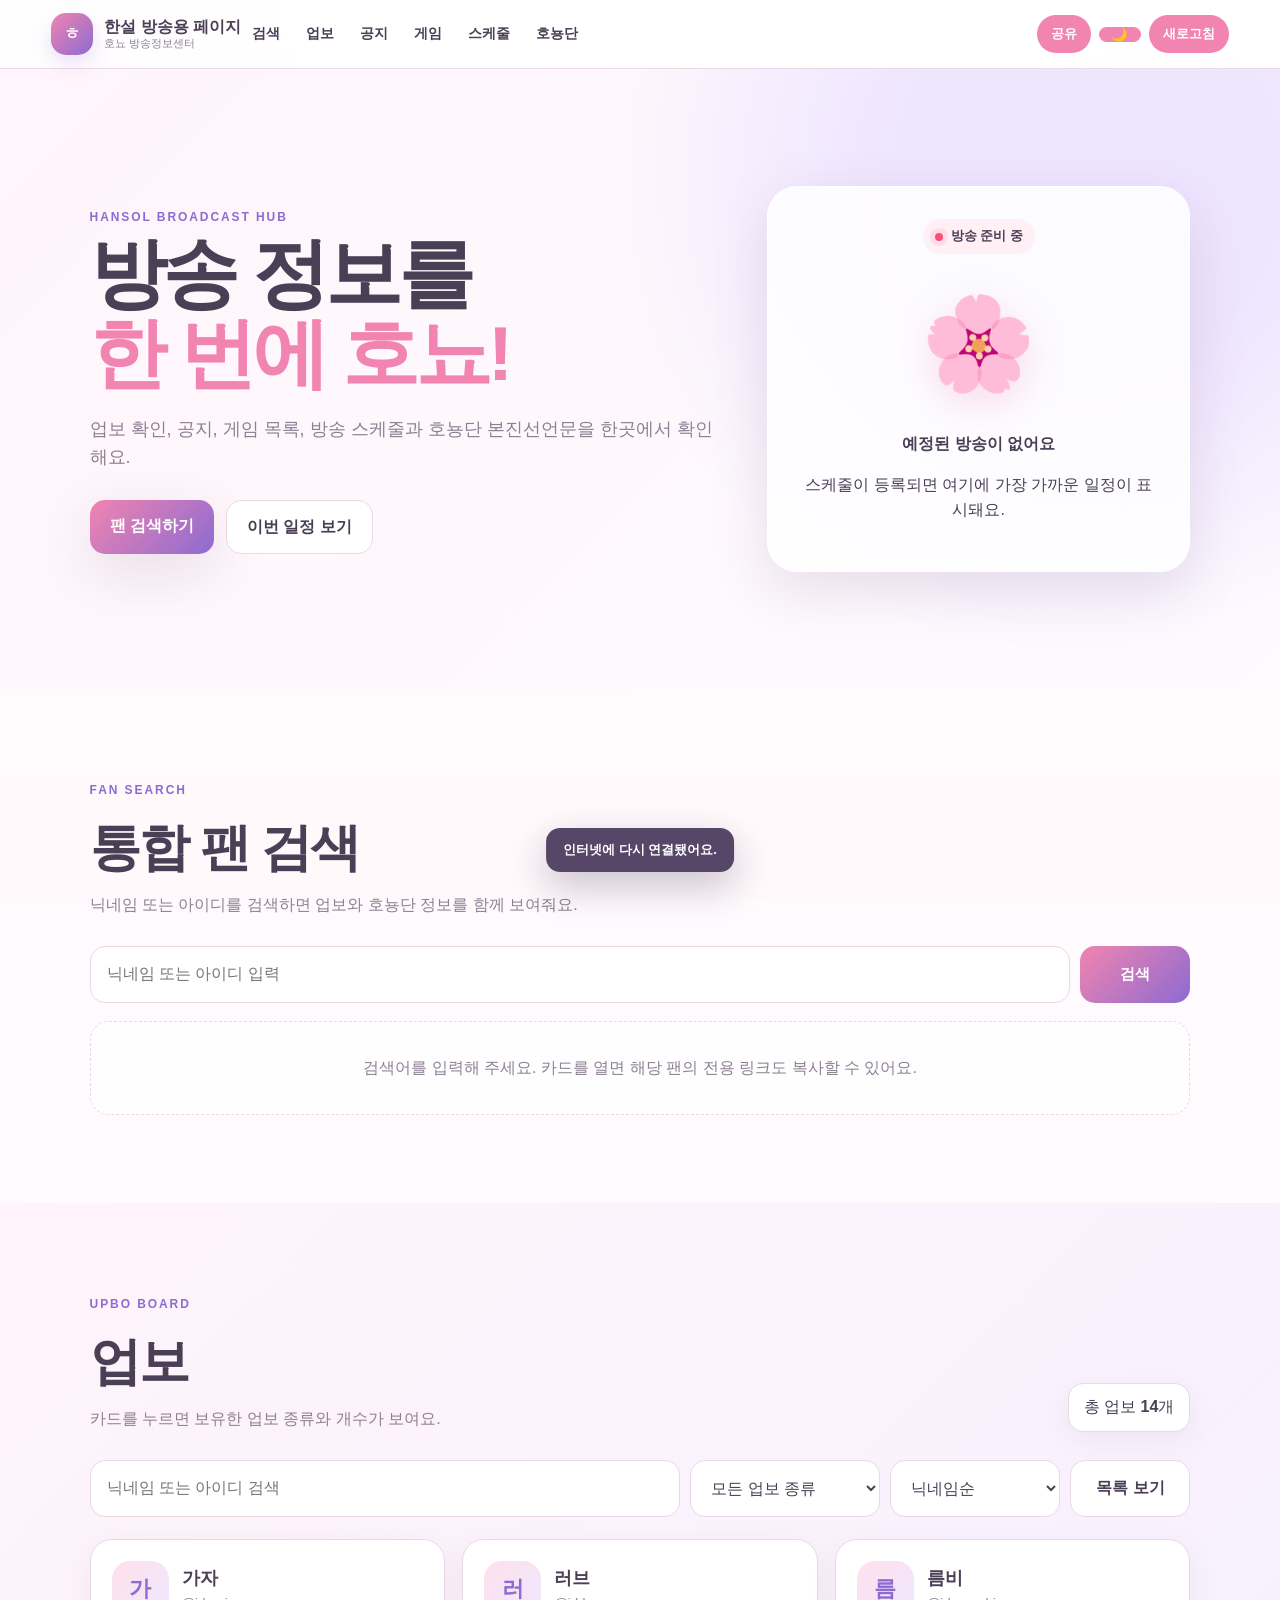
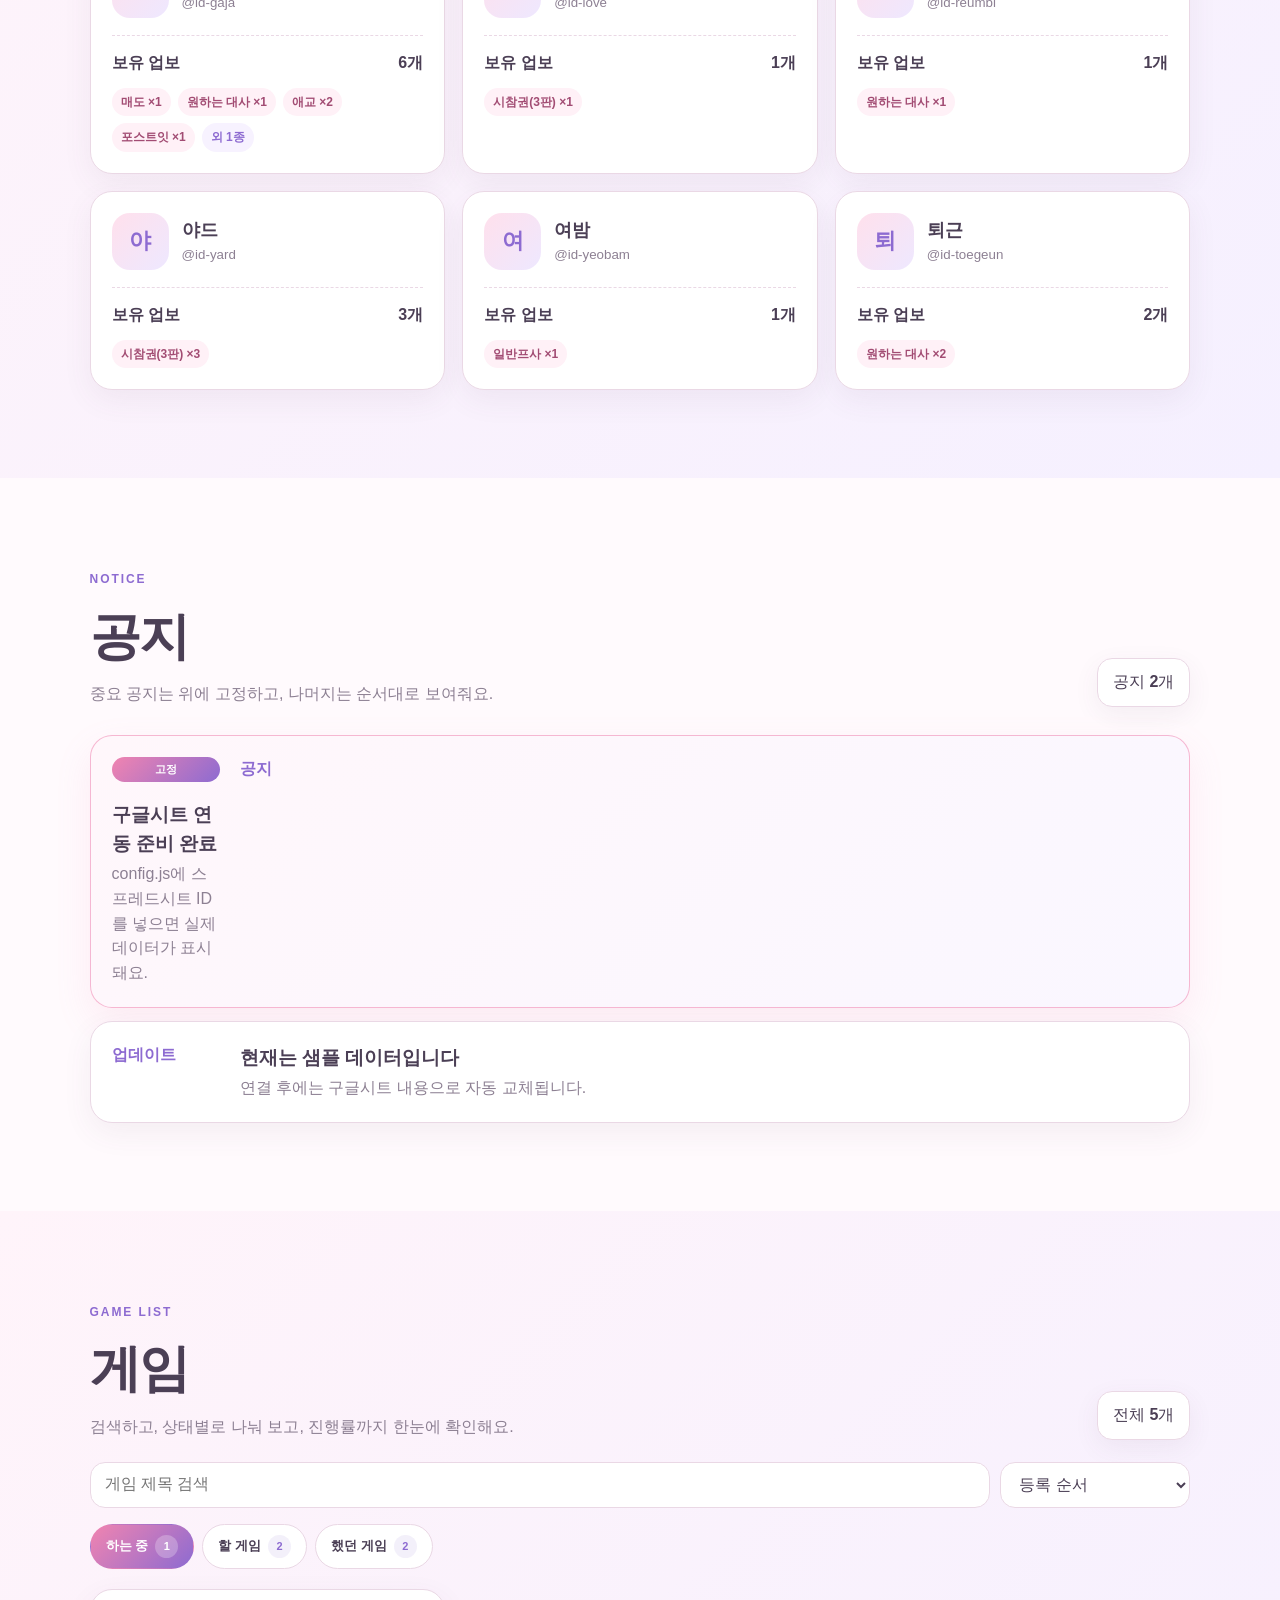
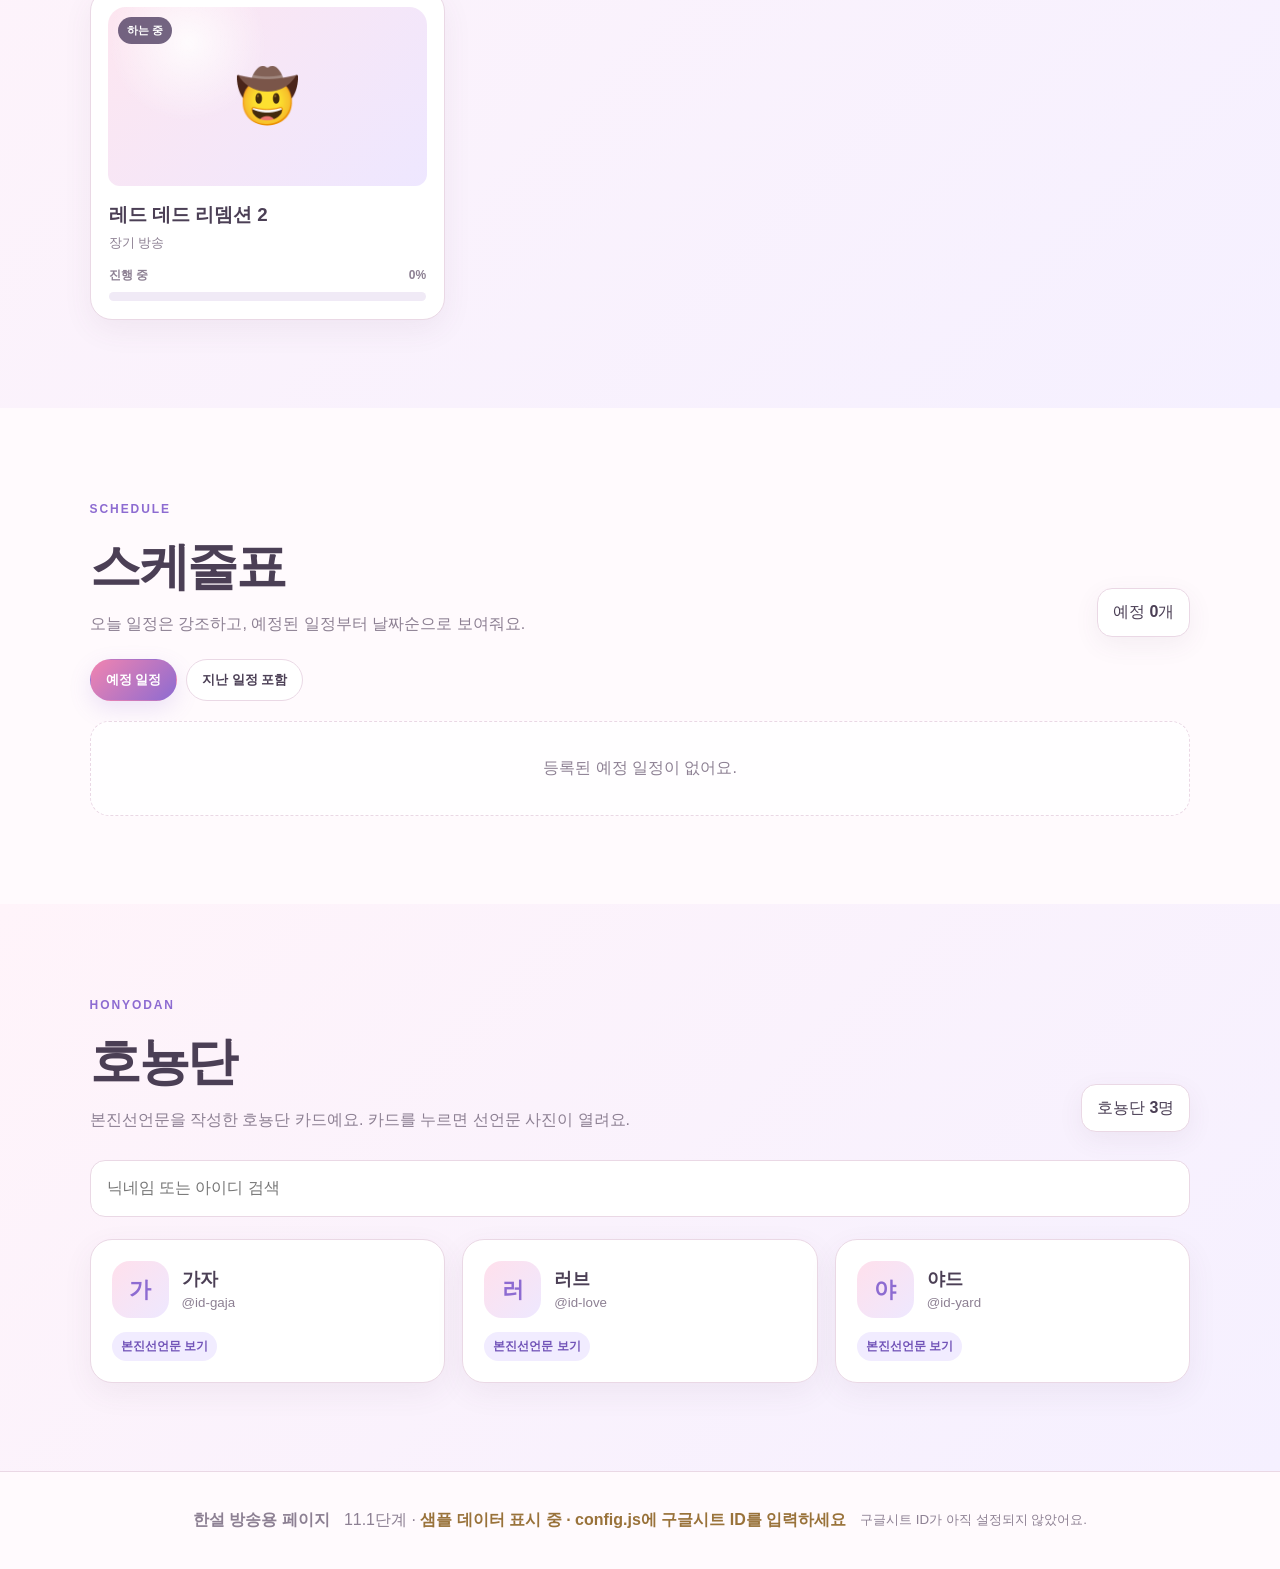
==== index.html @ b63c2015 "Add files via upload" ====
<!doctype html>
<html lang="ko">
<head>
  <meta charset="utf-8" />
  <meta name="viewport" content="width=device-width,initial-scale=1" />
  <meta name="theme-color" content="#f58ab4" />
  <meta name="description" content="한설 방송용 페이지 - 업보, 공지, 게임, 스케줄, 호뇽단" />
  <title>한설 방송용 페이지</title>
  <link rel="manifest" href="site.webmanifest" />
  <link rel="icon" href="assets/favicon.svg" type="image/svg+xml" />
  <link rel="stylesheet" href="style.css" />
</head>
<body>
  <div id="networkBanner" class="network-banner" role="status" aria-live="polite" hidden>인터넷 연결이 끊겼어요. 저장된 화면을 보여드리고 있어요.</div>
  <div id="toast" class="toast" role="status" aria-live="polite" hidden></div>
  <div class="bg-deco" aria-hidden="true"></div>
  <header class="topbar">
    <a class="brand" href="#home">
      <span class="brand-logo">ㅎ</span>
      <span><b>한설 방송용 페이지</b><small>호뇨 방송정보센터</small></span>
    </a>
    <button id="menuButton" class="menu-button" aria-label="메뉴 열기">☰</button>
    <nav id="mainNav">
      <a href="#search">검색</a><a href="#debts">업보</a><a href="#notices">공지</a>
      <a href="#games">게임</a><a href="#schedule">스케줄</a><a href="#honyo">호뇽단</a>
    </nav>
    <div class="top-actions">
      <button id="shareSite" class="mini-button" type="button" aria-label="사이트 공유">공유</button>
      <button id="themeToggle" class="mini-button icon-button" type="button" aria-label="다크모드 전환" title="다크모드 전환">🌙</button>
      <button id="refreshData" class="mini-button" type="button">새로고침</button>
    </div>
  </header>

  <main>
    <section class="hero" id="home">
      <div class="hero-copy">
        <span class="eyebrow">HANSOL BROADCAST HUB</span>
        <h1>방송 정보를<br><em>한 번에 호뇨!</em></h1>
        <p>업보 확인, 공지, 게임 목록, 방송 스케줄과 호뇽단 본진선언문을 한곳에서 확인해요.</p>
        <div class="hero-actions"><a class="primary" href="#search">팬 검색하기</a><a class="secondary" href="#schedule">이번 일정 보기</a></div>
      </div>
      <aside class="hero-panel">
        <span class="live-badge"><i></i> 방송 준비 중</span>
        <div class="mascot">🌸</div>
        <b id="heroScheduleTitle">다음 방송 확인 중…</b>
        <p id="heroScheduleText">스케줄표를 불러오고 있어요.</p>
      </aside>
    </section>

    <section class="section search-section" id="search">
      <div class="section-head"><div><span class="eyebrow">FAN SEARCH</span><h2>통합 팬 검색</h2><p>닉네임 또는 아이디를 검색하면 업보와 호뇽단 정보를 함께 보여줘요.</p></div></div>
      <div class="global-search"><input id="globalSearch" type="search" placeholder="닉네임 또는 아이디 입력" autocomplete="off" /><button id="globalSearchButton" type="button">검색</button></div>
      <div id="searchResults" class="search-results"><div class="empty">검색어를 입력해 주세요. 카드를 열면 해당 팬의 전용 링크도 복사할 수 있어요.</div></div>
    </section>

    <section class="section tint" id="debts">
      <div class="section-head"><div><span class="eyebrow">UPBO BOARD</span><h2>업보</h2><p>카드를 누르면 보유한 업보 종류와 개수가 보여요.</p></div><div class="stat">총 업보 <strong id="totalDebt">0</strong>개</div></div>
      <div class="toolbar debt-toolbar">
        <input id="debtSearch" type="search" placeholder="닉네임 또는 아이디 검색" />
        <select id="debtTypeFilter"><option value="">모든 업보 종류</option></select>
        <select id="debtSort">
          <option value="name" selected>닉네임순</option>
          <option value="count">업보 많은 순</option>
          <option value="recent">최근 수정순</option>
        </select>
        <button id="debtViewToggle" class="view-toggle" type="button">목록 보기</button>
      </div>
      <div id="debtGrid" class="card-grid"></div>
    </section>

    <section class="section" id="notices">
      <div class="section-head"><div><span class="eyebrow">NOTICE</span><h2>공지</h2><p>중요 공지는 위에 고정하고, 나머지는 순서대로 보여줘요.</p></div><div class="stat">공지 <strong id="noticeCount">0</strong>개</div></div>
      <div id="noticeList" class="notice-list"></div>
    </section>

    <section class="section tint" id="games">
      <div class="section-head">
        <div><span class="eyebrow">GAME LIST</span><h2>게임</h2><p>검색하고, 상태별로 나눠 보고, 진행률까지 한눈에 확인해요.</p></div>
        <div class="stat">전체 <strong id="gameTotalCount">0</strong>개</div>
      </div>
      <div class="game-toolbar">
        <input id="gameSearch" type="search" placeholder="게임 제목 검색" autocomplete="off" />
        <select id="gameSort">
          <option value="order">등록 순서</option>
          <option value="name">이름순</option>
          <option value="progress">진행률 높은 순</option>
        </select>
      </div>
      <div class="tabs game-tabs">
        <button type="button" class="tab active" data-status="playing">하는 중 <b id="playingCount">0</b></button>
        <button type="button" class="tab" data-status="planned">할 게임 <b id="plannedCount">0</b></button>
        <button type="button" class="tab" data-status="done">했던 게임 <b id="doneCount">0</b></button>
      </div>
      <div id="gameGrid" class="game-grid"></div>
    </section>

    <section class="section" id="schedule">
      <div class="section-head"><div><span class="eyebrow">SCHEDULE</span><h2>스케줄표</h2><p>오늘 일정은 강조하고, 예정된 일정부터 날짜순으로 보여줘요.</p></div><div class="stat">예정 <strong id="upcomingCount">0</strong>개</div></div>
      <div class="schedule-toolbar">
        <button id="upcomingOnly" class="schedule-filter active" type="button">예정 일정</button>
        <button id="showAllSchedule" class="schedule-filter" type="button">지난 일정 포함</button>
      </div>
      <div id="scheduleList" class="schedule-list"></div>
    </section>

    <section class="section tint" id="honyo">
      <div class="section-head"><div><span class="eyebrow">HONYODAN</span><h2>호뇽단</h2><p>본진선언문을 작성한 호뇽단 카드예요. 카드를 누르면 선언문 사진이 열려요.</p></div><div class="stat">호뇽단 <strong id="honyoCount">0</strong>명</div></div>
      <div class="toolbar single"><input id="honyoSearch" type="search" placeholder="닉네임 또는 아이디 검색" /></div>
      <div id="honyoGrid" class="card-grid"></div>
    </section>
  </main>

  <button id="backToTop" class="back-to-top" type="button" aria-label="맨 위로 이동" title="맨 위로">↑</button>

  <footer><b>한설 방송용 페이지</b><span>11.1단계 · <strong id="syncStatus" data-state="loading">연결 확인 중…</strong></span><small id="lastSync">아직 동기화되지 않았어요.</small></footer>

  <dialog id="profileDialog"><button class="dialog-close" data-close="profileDialog">×</button><div id="profileDialogBody"></div></dialog>
  <dialog id="statementDialog"><button class="dialog-close" data-close="statementDialog">×</button><div id="statementDialogBody"></div></dialog>

  <script src="config.js"></script><script src="script.js"></script>
  <script>if ('serviceWorker' in navigator) navigator.serviceWorker.register('service-worker.js').catch(()=>{});</script>
</body>
</html>
---- style.css ----
:root{--pink:#f184b0;--pink2:#ffe0ec;--purple:#8d6bd1;--lav:#eee8ff;--ink:#4b3f55;--muted:#8d8093;--line:#ead8e5;--white:#fff;--shadow:0 18px 55px rgba(126,82,125,.16)}
*{box-sizing:border-box}html{scroll-behavior:smooth}body{margin:0;font-family:ui-rounded,"Pretendard","Apple SD Gothic Neo",sans-serif;color:var(--ink);background:#fffafd;line-height:1.55}.bg-deco{position:fixed;inset:0;z-index:-1;pointer-events:none;background:radial-gradient(circle at 8% 10%,rgba(241,132,176,.15),transparent 22%),radial-gradient(circle at 90% 28%,rgba(141,107,209,.13),transparent 25%),linear-gradient(#fff,#fff9fc)}
.topbar{position:sticky;top:0;z-index:50;display:flex;align-items:center;justify-content:space-between;padding:13px max(4vw,20px);background:rgba(255,255,255,.88);backdrop-filter:blur(18px);border-bottom:1px solid rgba(234,216,229,.9)}.brand{display:flex;align-items:center;gap:11px;color:inherit;text-decoration:none}.brand-logo{width:42px;height:42px;border-radius:15px;display:grid;place-items:center;color:white;font-weight:900;background:linear-gradient(135deg,var(--pink),var(--purple));box-shadow:0 8px 20px rgba(141,107,209,.2)}.brand>span:last-child{display:flex;flex-direction:column;line-height:1.25}.brand small{font-size:11px;color:var(--muted)}nav{display:flex;gap:4px}nav a{padding:9px 11px;border-radius:999px;text-decoration:none;color:var(--ink);font-size:14px;font-weight:800}nav a:hover{background:var(--pink2)}.menu-button{display:none;border:0;border-radius:12px;padding:8px 12px;background:var(--pink2);font-size:20px;color:var(--ink)}
.hero{min-height:620px;padding:88px max(7vw,24px);display:grid;grid-template-columns:1.2fr .8fr;gap:42px;align-items:center;background:radial-gradient(circle at 85% 18%,#eee5ff 0 16%,transparent 40%),linear-gradient(135deg,#fff5fa,#fdfbff)}.eyebrow{display:inline-block;margin-bottom:8px;font-size:12px;font-weight:900;letter-spacing:.16em;color:var(--purple)}h1{font-size:clamp(44px,6vw,78px);line-height:1.04;letter-spacing:-.055em;margin:0 0 22px}h1 em{color:var(--pink);font-style:normal}.hero-copy p{font-size:18px;color:var(--muted);max-width:650px}.hero-actions{display:flex;gap:12px;margin-top:28px}.primary,.secondary{display:inline-flex;padding:14px 20px;border-radius:15px;text-decoration:none;font-weight:900}.primary{color:white;background:linear-gradient(135deg,var(--pink),var(--purple));box-shadow:var(--shadow)}.secondary{color:var(--ink);background:white;border:1px solid var(--line)}.hero-panel{padding:32px;border-radius:30px;background:rgba(255,255,255,.86);border:1px solid white;text-align:center;box-shadow:var(--shadow)}.live-badge{display:inline-flex;align-items:center;gap:8px;padding:7px 12px;border-radius:999px;background:#fff0f6;font-size:13px;font-weight:900}.live-badge i{width:8px;height:8px;border-radius:50%;background:#ff4d7d;box-shadow:0 0 0 5px rgba(255,77,125,.12)}.mascot{font-size:92px;margin:18px 0;filter:drop-shadow(0 12px 18px rgba(241,132,176,.25))}
.section{padding:88px max(7vw,24px)}.section.tint{background:linear-gradient(135deg,#fff4fa,#f5f0ff)}.section-head{display:flex;align-items:end;justify-content:space-between;gap:18px;margin-bottom:28px}.section-head h2{margin:0;font-size:clamp(34px,4vw,54px);letter-spacing:-.04em}.section-head p{margin:6px 0 0;color:var(--muted)}.stat{padding:11px 15px;border-radius:15px;background:white;border:1px solid var(--line);box-shadow:0 8px 26px rgba(100,70,100,.07);white-space:nowrap}
.global-search{display:grid;grid-template-columns:1fr 110px;gap:10px}.global-search input,.toolbar input,.toolbar select{width:100%;border:1px solid var(--line);border-radius:15px;background:white;padding:15px 16px;font:inherit;color:var(--ink);outline:none}.global-search input:focus,.toolbar input:focus,.toolbar select:focus{border-color:var(--pink);box-shadow:0 0 0 4px rgba(241,132,176,.12)}.global-search button{border:0;border-radius:15px;background:linear-gradient(135deg,var(--pink),var(--purple));color:white;font-weight:900;font-size:15px}.search-results{margin-top:18px}.toolbar{display:grid;grid-template-columns:1fr 190px;gap:10px;margin-bottom:22px}.toolbar.single{grid-template-columns:1fr}
.card-grid,.game-grid{display:grid;grid-template-columns:repeat(3,minmax(0,1fr));gap:17px}.fan-card,.honyo-card,.game-card,.notice-card,.schedule-card,.result-card{background:white;border:1px solid var(--line);border-radius:22px;box-shadow:0 10px 30px rgba(100,70,100,.07)}.fan-card,.honyo-card,.result-card{padding:21px;cursor:pointer;transition:.2s}.fan-card:hover,.honyo-card:hover,.result-card:hover{transform:translateY(-4px);box-shadow:var(--shadow)}.person-row{display:flex;align-items:center;gap:13px}.avatar{width:57px;height:57px;border-radius:18px;display:grid;place-items:center;overflow:hidden;background:linear-gradient(135deg,var(--pink2),var(--lav));color:var(--purple);font-size:22px;font-weight:900}.avatar img{width:100%;height:100%;object-fit:cover}.person-copy{min-width:0}.person-copy b{display:block;font-size:18px}.person-copy small{display:block;color:var(--muted);white-space:nowrap;overflow:hidden;text-overflow:ellipsis}.count-row{display:flex;justify-content:space-between;margin-top:17px;padding-top:15px;border-top:1px dashed var(--line);font-weight:800}.badges{display:flex;flex-wrap:wrap;gap:7px;margin-top:14px}.badge{padding:5px 9px;border-radius:999px;background:#fff1f7;color:#a24c73;font-size:12px;font-weight:800}.badge.purple{background:#f1ecff;color:#7254b8}
.notice-list,.schedule-list{display:grid;gap:13px}.notice-card{padding:21px;display:grid;grid-template-columns:110px 1fr;gap:18px}.notice-tag{font-weight:900;color:var(--purple)}.notice-card h3{margin:0 0 4px}.notice-card p{margin:0;color:var(--muted)}.tabs{display:flex;gap:8px;margin-bottom:20px;flex-wrap:wrap}.tab{border:1px solid var(--line);background:white;color:var(--ink);font-weight:900;padding:10px 15px;border-radius:999px}.tab.active{border-color:transparent;color:white;background:linear-gradient(135deg,var(--pink),var(--purple))}.game-card{padding:18px}.game-cover{aspect-ratio:16/9;border-radius:15px;margin-bottom:13px;display:grid;place-items:center;overflow:hidden;background:linear-gradient(135deg,var(--pink2),var(--lav));font-size:44px}.game-cover img{width:100%;height:100%;object-fit:cover}.game-card h3{margin:0 0 4px}.game-card p{margin:0;color:var(--muted)}.schedule-card{display:grid;grid-template-columns:110px 100px 1fr;align-items:center;padding:17px 20px}.schedule-date{font-weight:900;color:var(--purple)}.schedule-time{font-weight:900}.schedule-card p{margin:2px 0 0;color:var(--muted)}
.empty{grid-column:1/-1;padding:34px;text-align:center;border:1px dashed var(--line);border-radius:19px;background:rgba(255,255,255,.72);color:var(--muted)}footer{padding:36px max(7vw,24px);display:flex;justify-content:space-between;gap:18px;border-top:1px solid var(--line);color:var(--muted)}dialog{width:min(620px,calc(100% - 28px));border:0;border-radius:26px;padding:0;box-shadow:0 30px 100px rgba(60,30,65,.32)}dialog::backdrop{background:rgba(55,35,60,.44);backdrop-filter:blur(5px)}.dialog-close{position:absolute;right:14px;top:14px;width:39px;height:39px;border:0;border-radius:50%;background:#fff0f6;color:var(--ink);font-size:25px}.dialog-body{padding:31px}.dialog-profile{display:flex;align-items:center;gap:14px;padding-right:45px}.debt-list{display:grid;gap:9px;margin-top:22px}.debt-item{display:flex;justify-content:space-between;padding:13px 15px;border-radius:14px;background:#fff4f9;border:1px solid var(--line)}.statement-image{display:block;width:100%;max-height:70vh;object-fit:contain;border-radius:17px;background:#f7f1fa}.statement-placeholder{padding:70px 20px;text-align:center;border-radius:18px;background:linear-gradient(135deg,var(--pink2),var(--lav));color:var(--muted)}
@media(max-width:860px){.menu-button{display:block}nav{display:none;position:absolute;left:16px;right:16px;top:70px;padding:12px;border-radius:17px;background:white;box-shadow:var(--shadow);flex-direction:column}nav.open{display:flex}.hero{grid-template-columns:1fr;min-height:auto}.hero-panel{max-width:520px}.card-grid,.game-grid{grid-template-columns:repeat(2,minmax(0,1fr))}.notice-card{grid-template-columns:1fr}.schedule-card{grid-template-columns:1fr 1fr;gap:4px}.schedule-card>div:last-child{grid-column:1/-1}.section-head{align-items:flex-start;flex-direction:column}}
@media(max-width:570px){.brand small{display:none}.hero{padding:62px 19px}.section{padding:68px 19px}.hero-actions{flex-direction:column}.primary,.secondary{justify-content:center}.global-search,.toolbar{grid-template-columns:1fr}.card-grid,.game-grid{grid-template-columns:1fr}.schedule-card{grid-template-columns:1fr}.schedule-card>div:last-child{grid-column:auto}footer{flex-direction:column}h1{font-size:43px}}
#syncStatus[data-state="connected"]{color:#3d9b61}
#syncStatus[data-state="error"]{color:#d65373}
#syncStatus[data-state="sample"]{color:#99723a}
#syncStatus[data-state="loading"]{color:var(--muted)}


.top-actions{display:flex;gap:8px;align-items:center;margin-left:auto}
.mini-button{border:0;border-radius:999px;padding:10px 14px;background:var(--pink);color:white;font-weight:800;text-decoration:none;cursor:pointer;white-space:nowrap}
.mini-button.ghost{background:white;color:var(--ink);box-shadow:0 6px 18px rgba(79,46,91,.1)}
.mini-button.disabled{opacity:.45;cursor:not-allowed}
footer{display:flex;gap:14px;align-items:center;justify-content:center;flex-wrap:wrap}
footer small{color:var(--muted)}
@media (max-width:900px){.top-actions{order:4;width:100%;justify-content:flex-end;margin-top:8px}.mini-button{padding:9px 12px}}


/* Stage 6: 업보 관리/보기 편의 */
.debt-toolbar{
  grid-template-columns:minmax(220px,1fr) 190px 170px 120px;
}
.view-toggle{
  border:1px solid var(--line);
  border-radius:15px;
  background:white;
  color:var(--ink);
  font:inherit;
  font-weight:900;
  cursor:pointer;
}
.view-toggle:hover{background:var(--pink2)}
#debtGrid.list-view{
  display:grid;
  grid-template-columns:1fr;
  gap:10px;
}
#debtGrid.list-view .fan-card{
  display:grid;
  grid-template-columns:minmax(220px,.8fr) minmax(280px,1.6fr) auto;
  align-items:center;
  gap:18px;
  padding:15px 18px;
}
#debtGrid.list-view .count-row{
  margin:0;
  padding:0;
  border:0;
  justify-content:flex-end;
  white-space:nowrap;
}
#debtGrid.list-view .badges{
  margin:0;
  align-items:center;
}
.debt-group-label{
  grid-column:1/-1;
  margin:16px 0 2px;
  padding:8px 2px;
  font-size:13px;
  font-weight:900;
  color:var(--purple);
  border-bottom:1px dashed var(--line);
}
@media(max-width:980px){
  .debt-toolbar{grid-template-columns:1fr 1fr}
}
@media(max-width:650px){
  .debt-toolbar{grid-template-columns:1fr}
  #debtGrid.list-view .fan-card{
    grid-template-columns:1fr;
    gap:12px;
  }
  #debtGrid.list-view .count-row{justify-content:space-between}
}


/* Stage 7: 통합 팬 상세 및 공유 링크 */
.profile-summary{
  display:grid;
  grid-template-columns:1fr auto;
  gap:16px;
  align-items:center;
  margin:18px 0;
  padding:16px;
  border:1px solid var(--line);
  border-radius:20px;
  background:linear-gradient(135deg,#fff,#fff7fb);
}
.profile-actions{display:flex;gap:10px;flex-wrap:wrap;margin-top:18px}
.profile-actions button{
  border:0;border-radius:14px;padding:11px 15px;font:inherit;font-weight:900;cursor:pointer
}
.profile-actions .share-button{background:var(--purple);color:white}
.profile-actions .statement-button{background:var(--pink);color:white}
.share-feedback{min-height:22px;margin-top:10px;color:var(--purple);font-weight:800;font-size:13px}
.result-card .result-summary{display:flex;gap:8px;flex-wrap:wrap;margin-top:14px}
.result-card .result-debts{margin-top:10px;color:var(--muted);font-size:13px;line-height:1.7}
.fan-card .badges{margin-top:12px}
.fan-card .badge-more{background:#f7f2ff;color:var(--purple)}
@media(max-width:650px){.profile-summary{grid-template-columns:1fr}}


/* Stage 8: 공지 고정 + 스케줄 실사용 강화 */
.notice-card.pinned{
  border-color:rgba(241,132,176,.55);
  background:linear-gradient(135deg,#fff7fb,#faf7ff);
  box-shadow:0 14px 36px rgba(241,132,176,.12);
}
.notice-card.pinned::before{
  content:"고정";
  display:inline-flex;
  align-items:center;
  justify-content:center;
  min-width:42px;
  height:25px;
  margin-right:2px;
  border-radius:999px;
  color:white;
  background:linear-gradient(135deg,var(--pink),var(--purple));
  font-size:11px;
  font-weight:900;
}
.schedule-toolbar{display:flex;gap:9px;margin:-6px 0 20px}
.schedule-filter{
  border:1px solid var(--line);
  border-radius:999px;
  padding:10px 15px;
  background:white;
  color:var(--ink);
  font:inherit;
  font-size:13px;
  font-weight:900;
  cursor:pointer;
}
.schedule-filter.active{
  border-color:transparent;
  color:white;
  background:linear-gradient(135deg,var(--pink),var(--purple));
  box-shadow:0 8px 22px rgba(141,107,209,.17);
}
.schedule-card{position:relative;overflow:hidden}
.schedule-card.today{
  border-color:var(--pink);
  background:linear-gradient(135deg,#fff2f8,#f8f3ff);
  box-shadow:0 14px 38px rgba(241,132,176,.17);
}
.schedule-card.today::after{
  content:"오늘";
  position:absolute;
  top:12px;
  right:13px;
  padding:4px 9px;
  border-radius:999px;
  color:white;
  background:var(--pink);
  font-size:11px;
  font-weight:900;
}
.schedule-card.past{opacity:.58;filter:saturate(.65)}
.schedule-type{
  display:inline-flex;
  margin-top:7px;
  padding:3px 8px;
  border-radius:999px;
  background:var(--lav);
  color:var(--purple);
  font-size:11px;
  font-weight:900;
}
.schedule-week-label{
  margin:22px 0 8px;
  color:var(--purple);
  font-size:13px;
  font-weight:900;
}
.schedule-week-label:first-child{margin-top:0}
@media(max-width:650px){
  .schedule-toolbar{display:grid;grid-template-columns:1fr 1fr}
}


/* Stage 9: 게임 목록 강화 */
.game-toolbar{
  display:grid;
  grid-template-columns:minmax(220px,1fr) 190px;
  gap:10px;
  margin:-6px 0 16px;
}
.game-toolbar input,
.game-toolbar select{
  min-height:46px;
  border:1px solid var(--line);
  border-radius:15px;
  padding:0 14px;
  background:white;
  color:var(--ink);
  font:inherit;
  outline:none;
}
.game-toolbar input:focus,
.game-toolbar select:focus{
  border-color:var(--pink);
  box-shadow:0 0 0 4px rgba(241,132,176,.10);
}
.game-tabs .tab{
  display:inline-flex;
  align-items:center;
  gap:7px;
}
.game-tabs .tab b{
  display:inline-flex;
  min-width:23px;
  height:23px;
  padding:0 6px;
  align-items:center;
  justify-content:center;
  border-radius:999px;
  background:rgba(141,107,209,.10);
  color:var(--purple);
  font-size:11px;
}
.game-tabs .tab.active b{
  background:rgba(255,255,255,.25);
  color:white;
}
.game-card{
  position:relative;
  overflow:hidden;
}
.game-cover{
  position:relative;
  aspect-ratio:16/9;
  display:flex;
  align-items:center;
  justify-content:center;
  margin:-1px -1px 14px;
  border-radius:18px 18px 12px 12px;
  background:
    radial-gradient(circle at 25% 20%,rgba(255,255,255,.85),transparent 28%),
    linear-gradient(135deg,#fde6f0,#eee7ff);
  color:var(--purple);
  font-size:52px;
  overflow:hidden;
}
.game-cover img{
  width:100%;
  height:100%;
  object-fit:cover;
}
.game-status-chip{
  position:absolute;
  top:10px;
  left:10px;
  padding:5px 9px;
  border-radius:999px;
  color:white;
  background:rgba(76,59,95,.78);
  backdrop-filter:blur(8px);
  font-size:11px;
  font-weight:900;
}
.game-progress-wrap{
  margin-top:13px;
}
.game-progress-label{
  display:flex;
  justify-content:space-between;
  gap:12px;
  margin-bottom:7px;
  color:var(--muted);
  font-size:12px;
  font-weight:800;
}
.game-progress-track{
  height:9px;
  overflow:hidden;
  border-radius:999px;
  background:#f0eaf6;
}
.game-progress-bar{
  height:100%;
  border-radius:999px;
  background:linear-gradient(90deg,var(--pink),var(--purple));
  transition:width .35s ease;
}
.game-meta{
  min-height:20px;
  color:var(--muted);
  font-size:13px;
}
@media(max-width:650px){
  .game-toolbar{grid-template-columns:1fr}
  .game-tabs{display:grid;grid-template-columns:repeat(3,1fr)}
  .game-tabs .tab{justify-content:center;padding:10px 7px}
}


/* Stage 10: 테마, 공유, 연결 상태, 접근성 마무리 */
:root{
  color-scheme:light;
}
body.dark{
  color-scheme:dark;
  --bg:#17131f;
  --paper:#211b2b;
  --ink:#f6edf9;
  --muted:#bdaec8;
  --line:#3b3048;
  --pink:#ef8db6;
  --pink2:#3a2433;
  --lav:#2e2742;
  --purple:#bda4f4;
  background:
    radial-gradient(circle at 13% 8%,rgba(239,141,182,.12),transparent 24%),
    radial-gradient(circle at 88% 16%,rgba(189,164,244,.13),transparent 28%),
    var(--bg);
}
body.dark .topbar,
body.dark .hero,
body.dark .section,
body.dark .game-card,
body.dark .fan-card,
body.dark .notice-card,
body.dark .schedule-card,
body.dark dialog,
body.dark footer{
  background-color:var(--paper);
  color:var(--ink);
}
body.dark input,
body.dark select,
body.dark .mini-button,
body.dark .view-toggle,
body.dark .schedule-filter,
body.dark .secondary{
  background:#2a2235;
  color:var(--ink);
  border-color:var(--line);
}
body.dark .tint{
  background:linear-gradient(180deg,rgba(239,141,182,.035),rgba(189,164,244,.045));
}
body.dark .empty{
  background:#241e2d;
  border-color:var(--line);
}
body.dark .game-cover{
  background:
    radial-gradient(circle at 25% 20%,rgba(255,255,255,.09),transparent 28%),
    linear-gradient(135deg,#392433,#2e2943);
}
body.dark .game-progress-track{background:#3a3045}
body.dark .badge{background:#34283d}
body.dark .badge.purple{background:#302a48}
.icon-button{
  width:42px;
  padding:0;
  display:inline-flex;
  align-items:center;
  justify-content:center;
}
.network-banner{
  position:fixed;
  top:0;
  left:0;
  right:0;
  z-index:1000;
  padding:9px 16px;
  text-align:center;
  color:#fff;
  background:#8c4562;
  font-size:13px;
  font-weight:900;
  box-shadow:0 5px 18px rgba(0,0,0,.16);
}
.network-banner:not([hidden]) + .toast + .bg-deco ~ .topbar{
  margin-top:36px;
}
.toast{
  position:fixed;
  left:50%;
  bottom:28px;
  z-index:1200;
  max-width:min(90vw,460px);
  padding:12px 17px;
  border-radius:14px;
  color:white;
  background:rgba(76,59,95,.94);
  box-shadow:0 14px 38px rgba(30,20,40,.24);
  font-size:13px;
  font-weight:900;
  transform:translate(-50%,18px);
  opacity:0;
  transition:opacity .2s ease,transform .2s ease;
  pointer-events:none;
}
.toast.show{
  opacity:1;
  transform:translate(-50%,0);
}
.back-to-top{
  position:fixed;
  right:22px;
  bottom:22px;
  z-index:800;
  width:46px;
  height:46px;
  border:0;
  border-radius:50%;
  color:white;
  background:linear-gradient(135deg,var(--pink),var(--purple));
  box-shadow:0 12px 28px rgba(141,107,209,.28);
  font-size:21px;
  font-weight:900;
  cursor:pointer;
  opacity:0;
  visibility:hidden;
  transform:translateY(10px);
  transition:.2s ease;
}
.back-to-top.visible{
  opacity:1;
  visibility:visible;
  transform:translateY(0);
}
:focus-visible{
  outline:3px solid rgba(241,132,176,.62);
  outline-offset:3px;
}
.skip-hint{
  color:var(--muted);
  font-size:12px;
}
@media(max-width:720px){
  .top-actions{gap:6px}
  .mini-button{padding:0 10px}
  .icon-button{width:38px}
  .back-to-top{right:15px;bottom:15px}
}
@media(prefers-reduced-motion:reduce){
  *,*::before,*::after{
    scroll-behavior:auto!important;
    animation-duration:.001ms!important;
    animation-iteration-count:1!important;
    transition-duration:.001ms!important;
  }
}
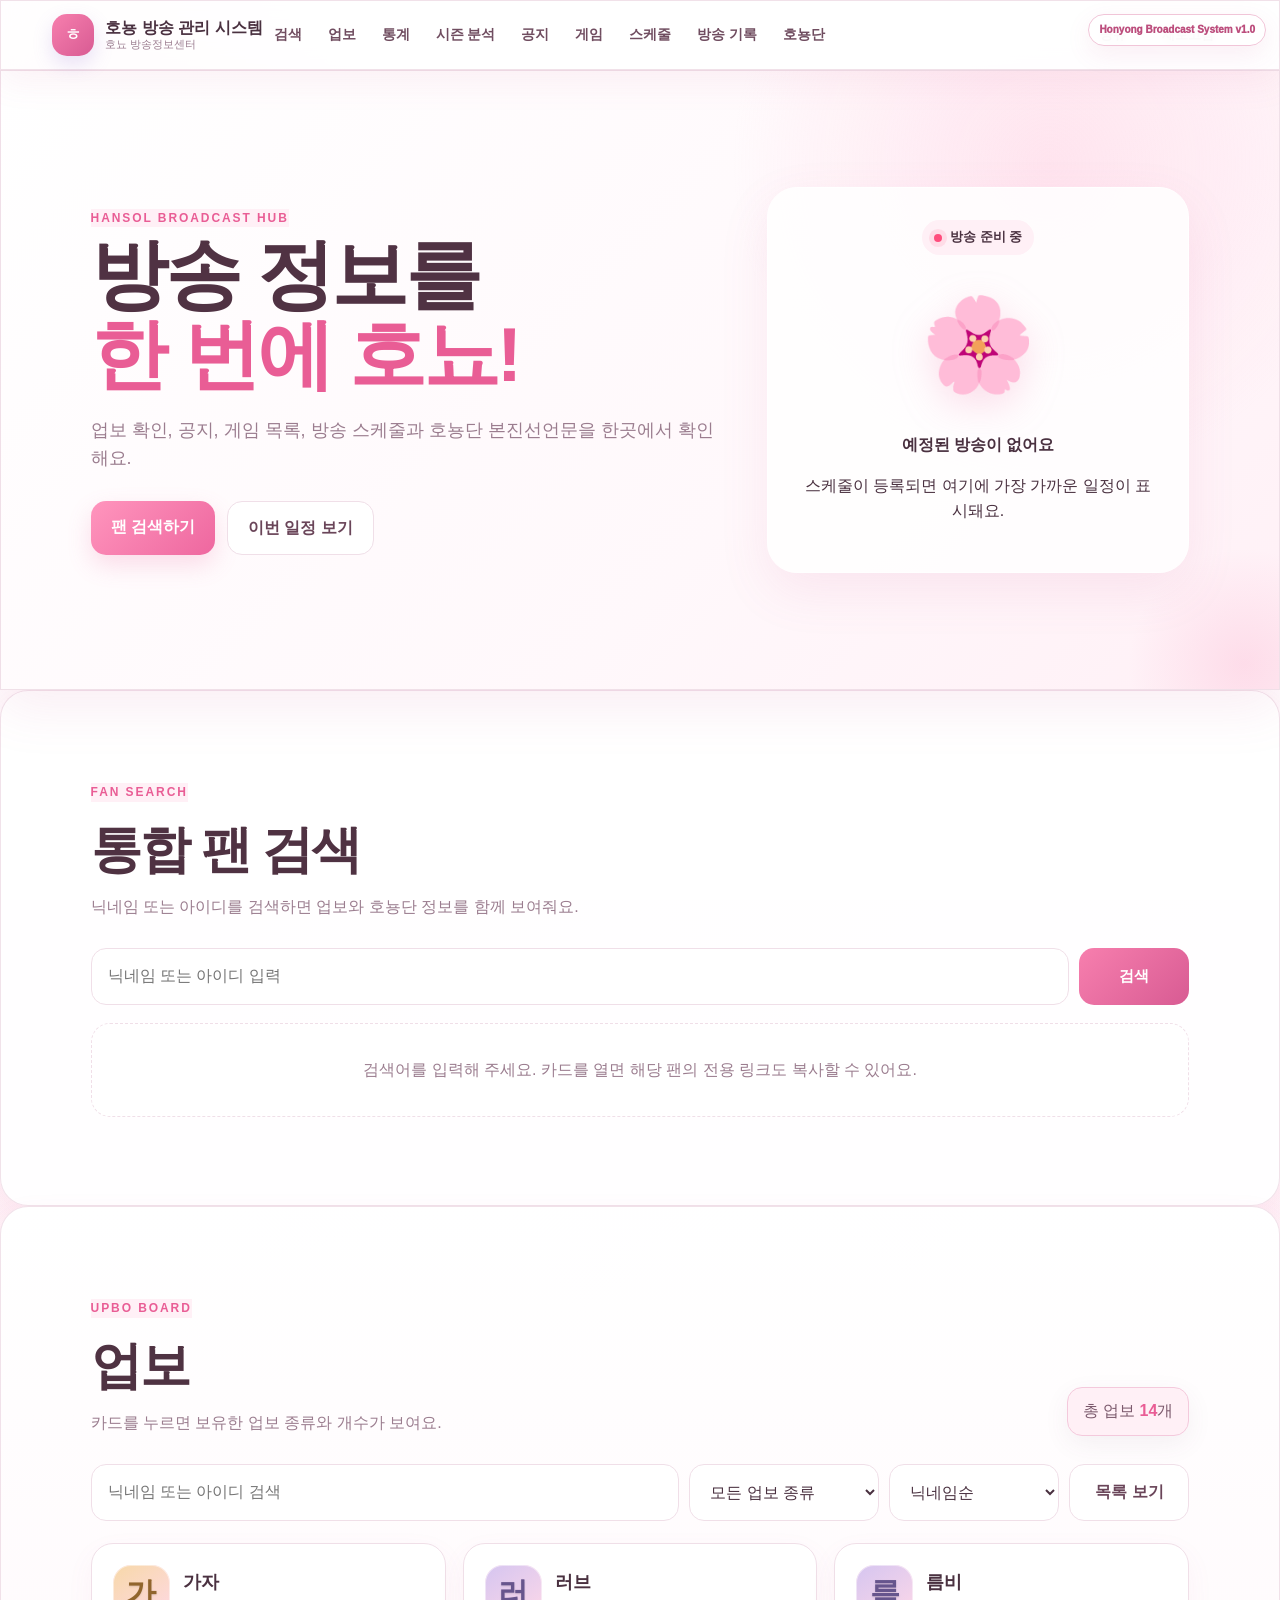
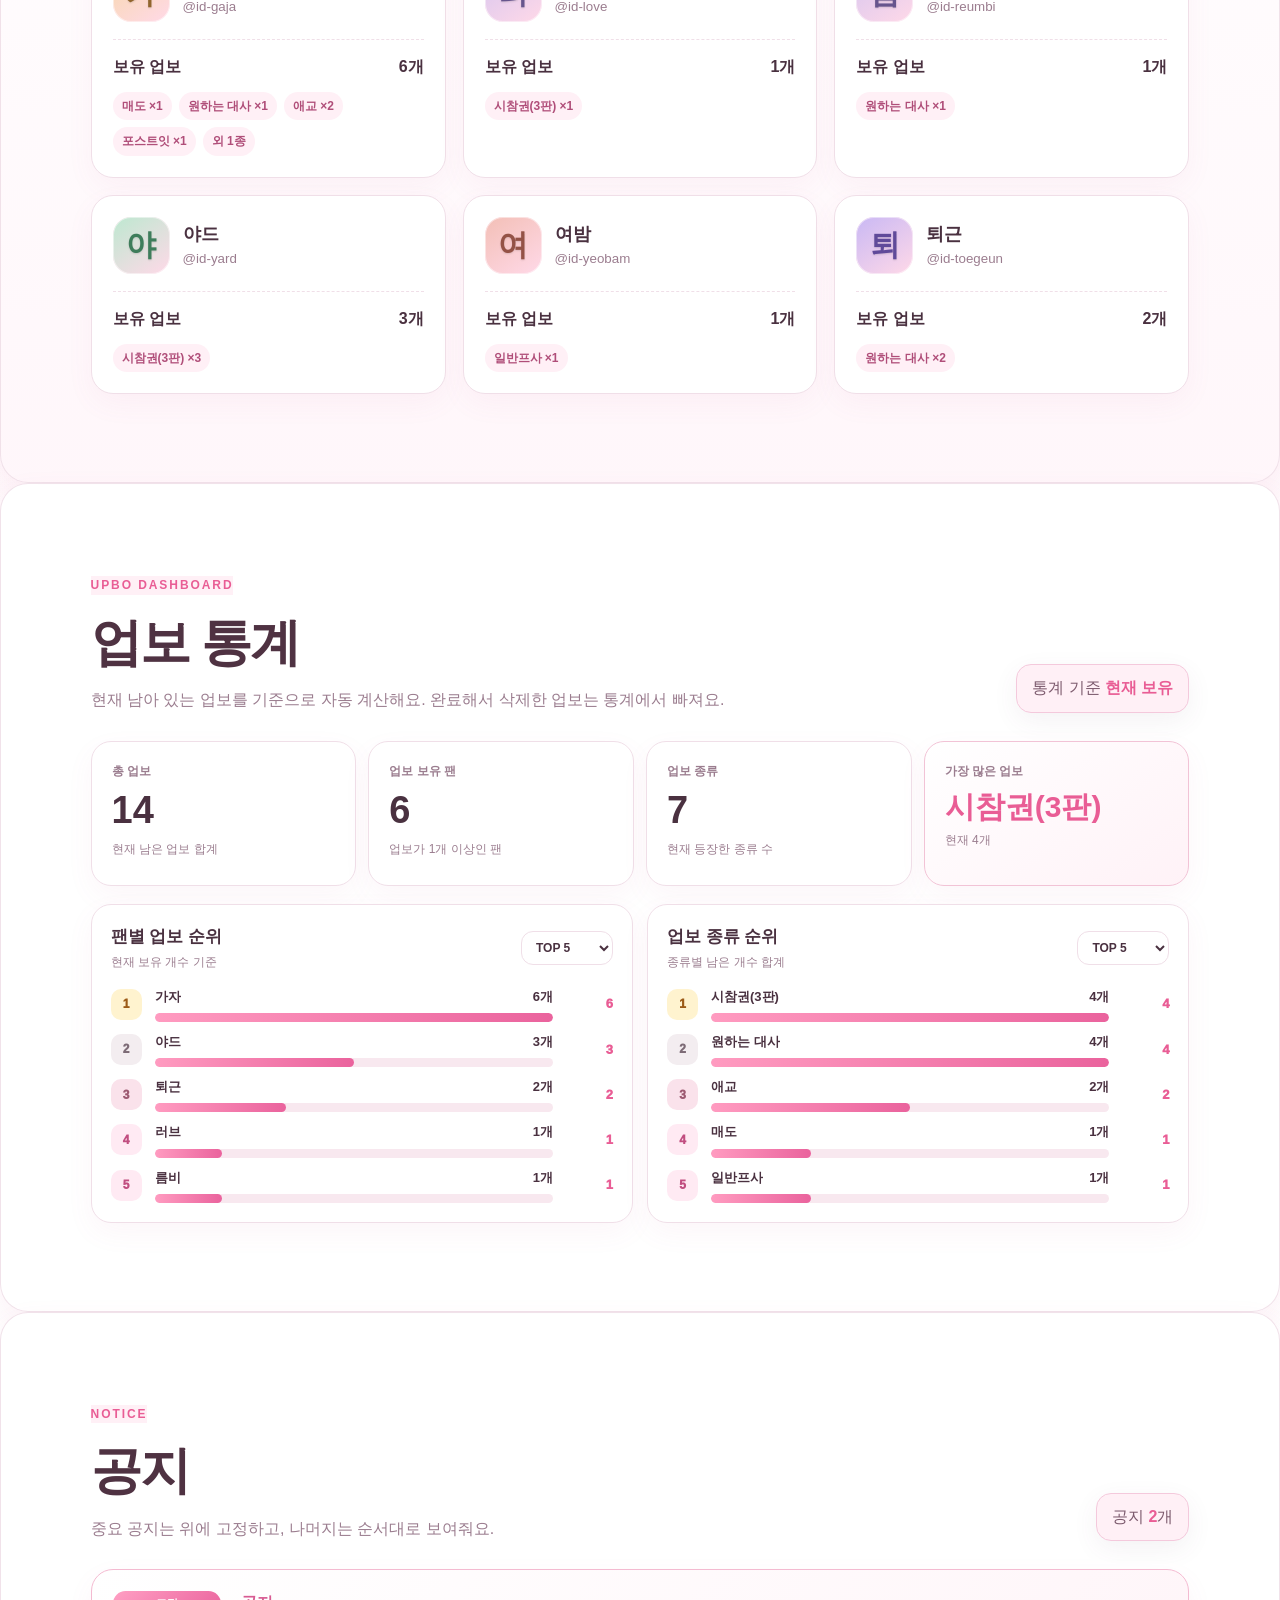
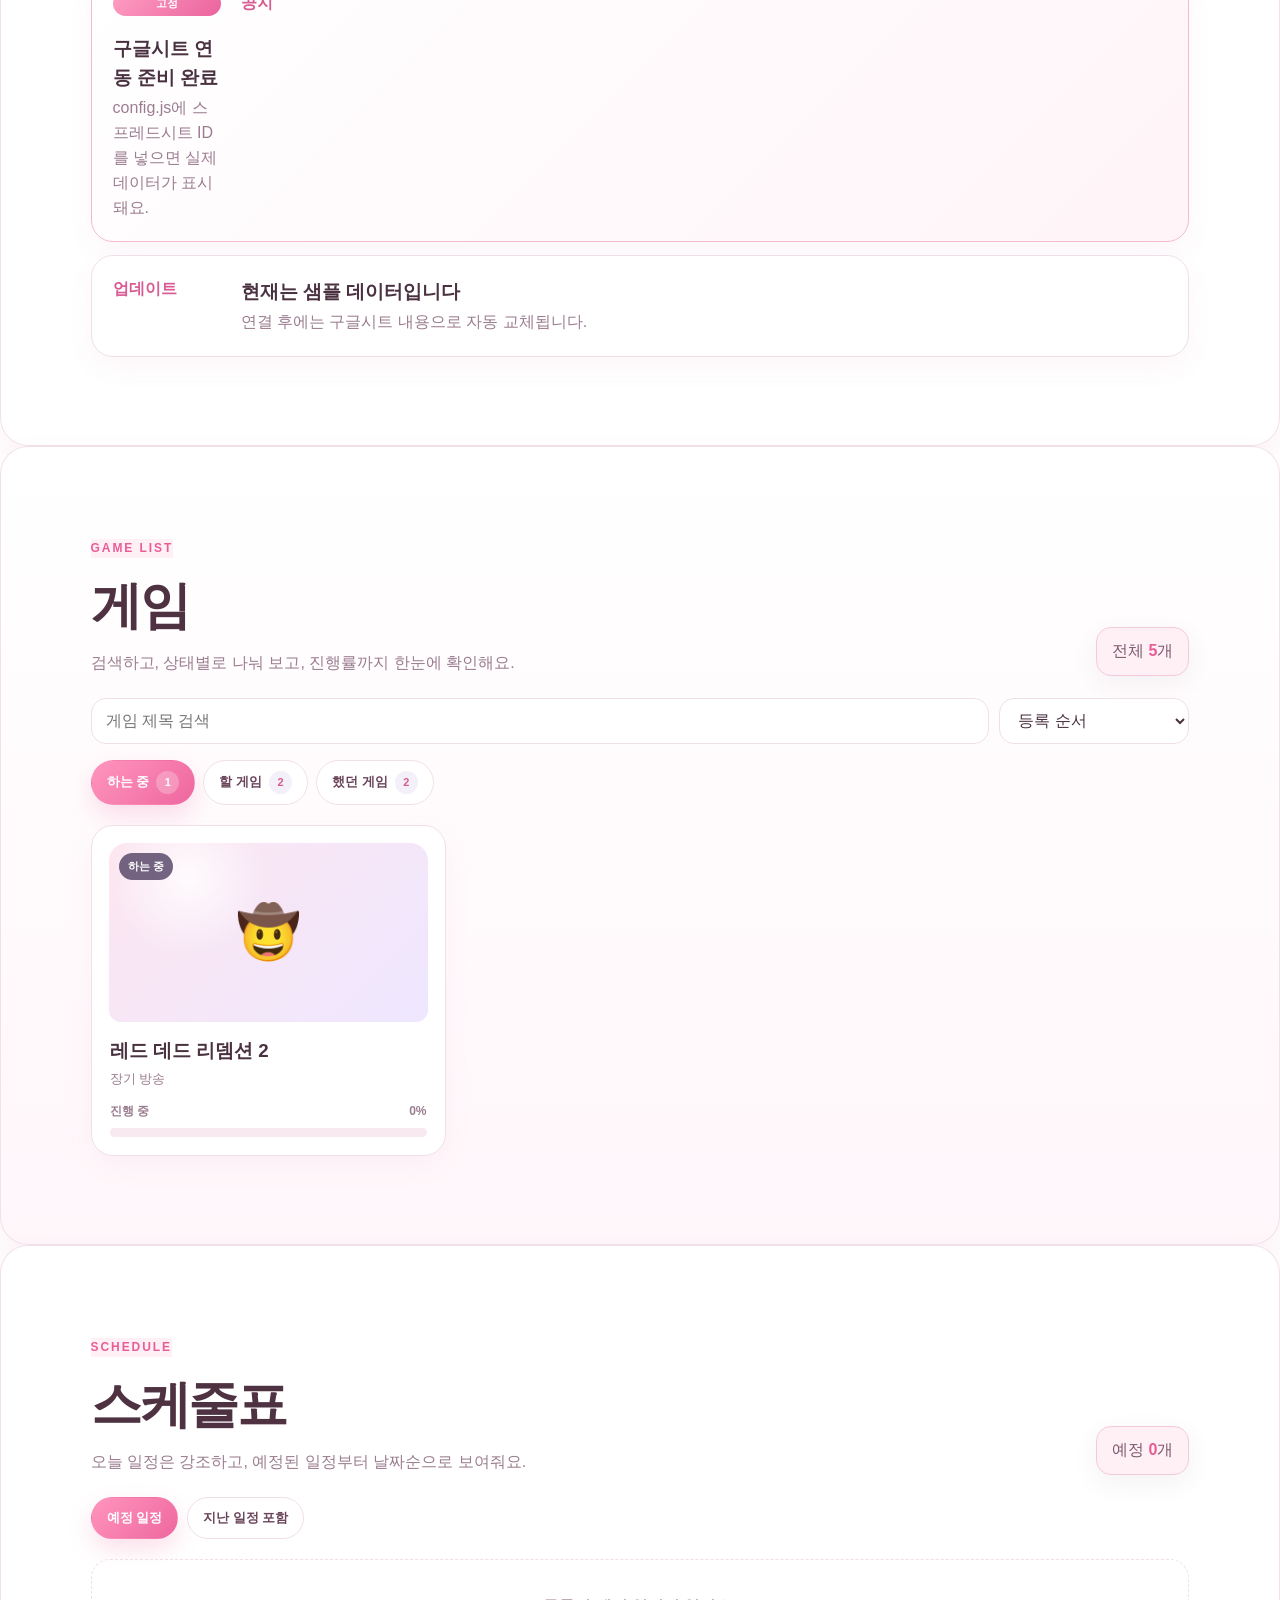
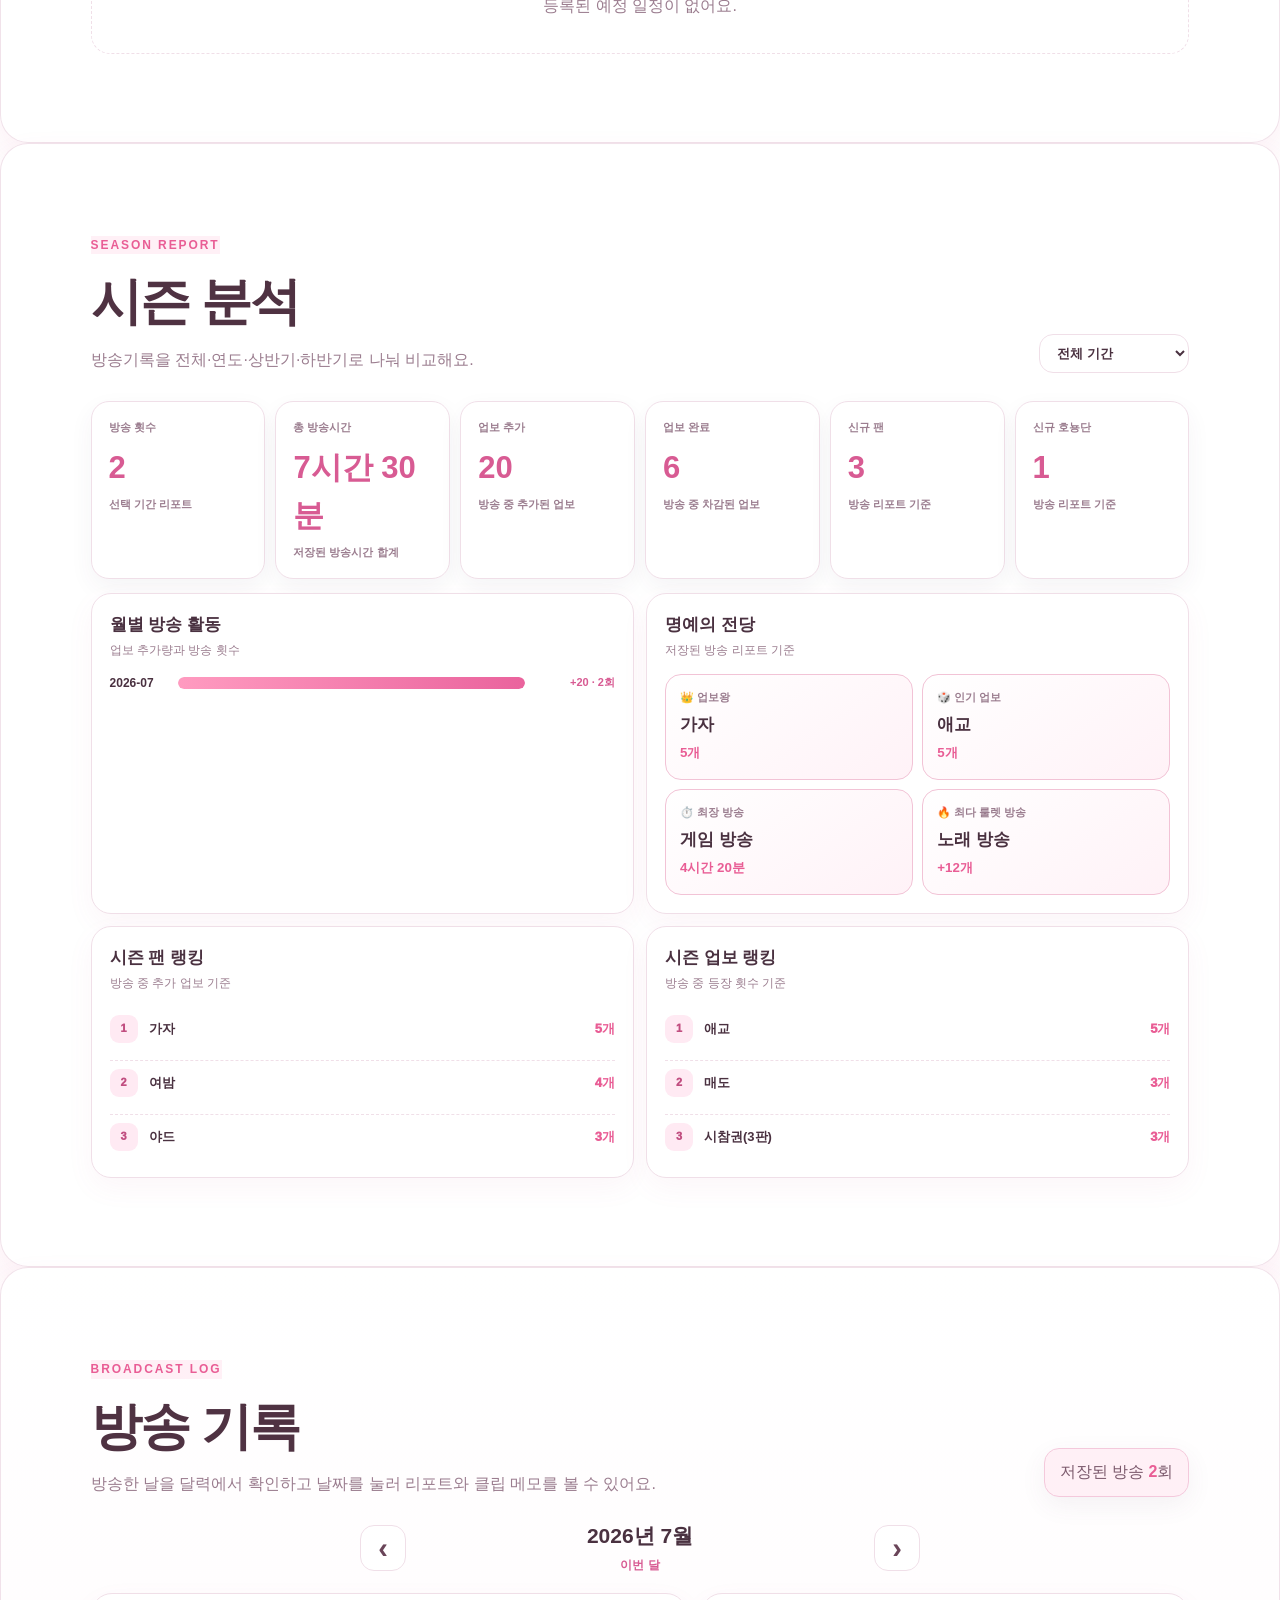
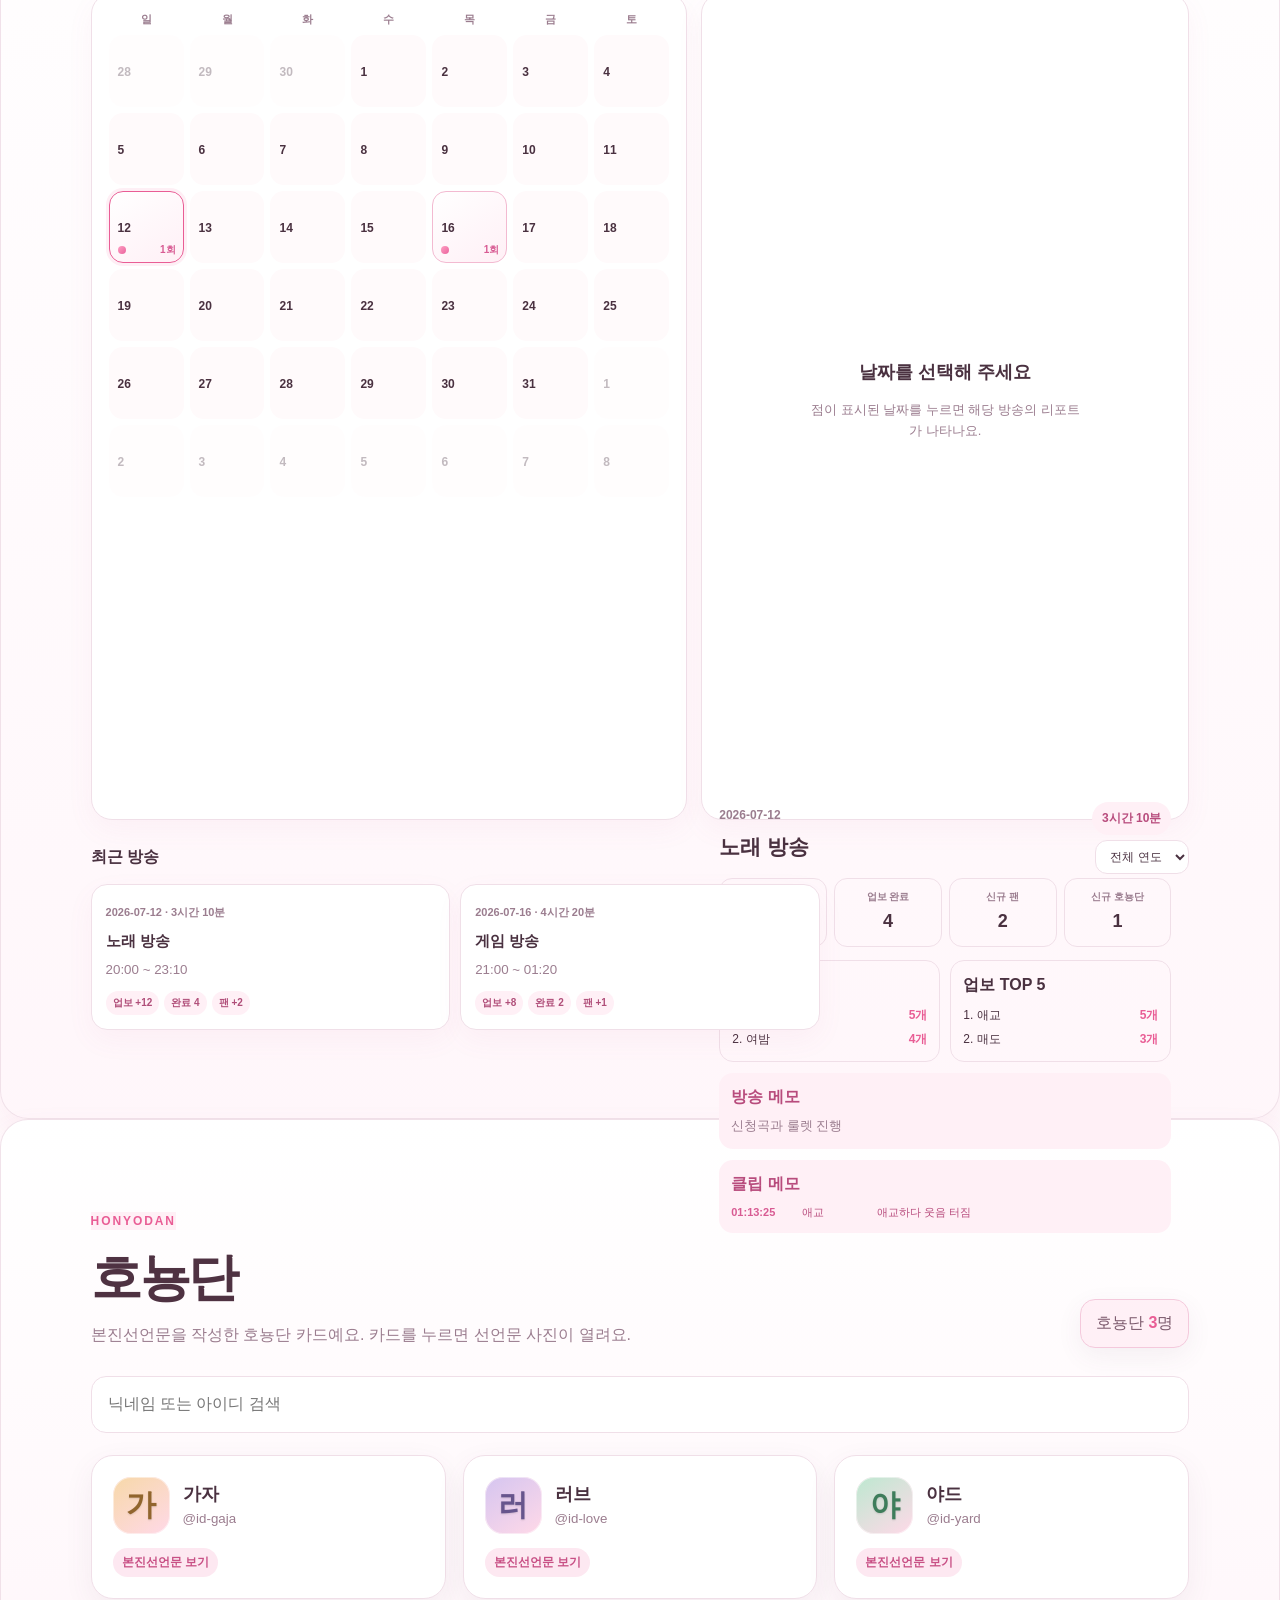
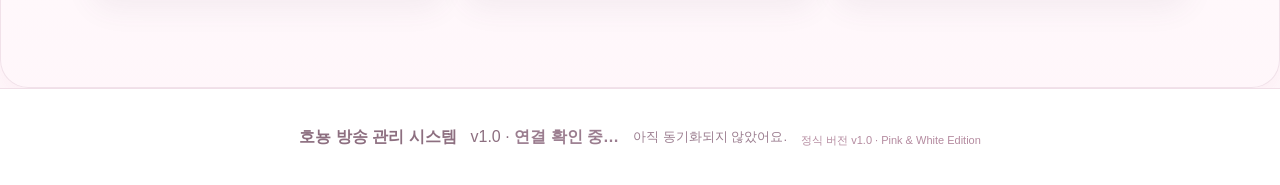
==== commit 3d5c9c0a: "Add files via upload" ====
--- a/index.html
+++ b/index.html
@@ -4,25 +4,25 @@
   <meta charset="utf-8" />
   <meta name="viewport" content="width=device-width,initial-scale=1" />
   <meta name="theme-color" content="#f58ab4" />
-  <meta name="description" content="한설 방송용 페이지 - 업보, 공지, 게임, 스케줄, 호뇽단" />
-  <title>한설 방송용 페이지</title>
+  <meta name="description" content="호뇽 방송 관리 시스템 - 업보, 공지, 게임, 스케줄, 호뇽단" />
+  <title>호뇽 방송 관리 시스템</title>
   <link rel="manifest" href="site.webmanifest" />
   <link rel="icon" href="assets/favicon.svg" type="image/svg+xml" />
   <link rel="stylesheet" href="style.css" />
 </head>
-<body>
+<body><div class="version-badge" aria-label="버전">Honyong Broadcast System v1.0</div>
   <div id="networkBanner" class="network-banner" role="status" aria-live="polite" hidden>인터넷 연결이 끊겼어요. 저장된 화면을 보여드리고 있어요.</div>
   <div id="toast" class="toast" role="status" aria-live="polite" hidden></div>
   <div class="bg-deco" aria-hidden="true"></div>
   <header class="topbar">
     <a class="brand" href="#home">
       <span class="brand-logo">ㅎ</span>
-      <span><b>한설 방송용 페이지</b><small>호뇨 방송정보센터</small></span>
+      <span><b>호뇽 방송 관리 시스템</b><small>호뇨 방송정보센터</small></span>
     </a>
     <button id="menuButton" class="menu-button" aria-label="메뉴 열기">☰</button>
     <nav id="mainNav">
-      <a href="#search">검색</a><a href="#debts">업보</a><a href="#notices">공지</a>
-      <a href="#games">게임</a><a href="#schedule">스케줄</a><a href="#honyo">호뇽단</a>
+      <a href="#search">검색</a><a href="#debts">업보</a><a href="#stats">통계</a><a href="#season">시즌 분석</a><a href="#notices">공지</a>
+      <a href="#games">게임</a><a href="#schedule">스케줄</a><a href="#archive">방송 기록</a><a href="#honyo">호뇽단</a>
     </nav>
     <div class="top-actions">
       <button id="shareSite" class="mini-button" type="button" aria-label="사이트 공유">공유</button>
@@ -68,6 +68,30 @@
       <div id="debtGrid" class="card-grid"></div>
     </section>
 
+
+    <section class="section" id="stats">
+      <div class="section-head">
+        <div><span class="eyebrow">UPBO DASHBOARD</span><h2>업보 통계</h2><p>현재 남아 있는 업보를 기준으로 자동 계산해요. 완료해서 삭제한 업보는 통계에서 빠져요.</p></div>
+        <div class="stat">통계 기준 <strong>현재 보유</strong></div>
+      </div>
+      <div class="stats-kpi-grid">
+        <article class="stats-kpi"><span>총 업보</span><b id="statsTotalDebt">0</b><small>현재 남은 업보 합계</small></article>
+        <article class="stats-kpi"><span>업보 보유 팬</span><b id="statsFanCount">0</b><small>업보가 1개 이상인 팬</small></article>
+        <article class="stats-kpi"><span>업보 종류</span><b id="statsTypeCount">0</b><small>현재 등장한 종류 수</small></article>
+        <article class="stats-kpi highlight"><span>가장 많은 업보</span><b id="statsTopType">-</b><small id="statsTopTypeCount">아직 데이터가 없어요</small></article>
+      </div>
+      <div class="stats-columns">
+        <article class="stats-panel">
+          <div class="stats-panel-head"><div><b>팬별 업보 순위</b><small>현재 보유 개수 기준</small></div><select id="fanRankingLimit"><option value="5">TOP 5</option><option value="10">TOP 10</option><option value="999">전체</option></select></div>
+          <div id="fanRanking" class="ranking-list"></div>
+        </article>
+        <article class="stats-panel">
+          <div class="stats-panel-head"><div><b>업보 종류 순위</b><small>종류별 남은 개수 합계</small></div><select id="typeRankingLimit"><option value="5">TOP 5</option><option value="10">TOP 10</option><option value="999">전체</option></select></div>
+          <div id="typeRanking" class="ranking-list"></div>
+        </article>
+      </div>
+    </section>
+
     <section class="section" id="notices">
       <div class="section-head"><div><span class="eyebrow">NOTICE</span><h2>공지</h2><p>중요 공지는 위에 고정하고, 나머지는 순서대로 보여줘요.</p></div><div class="stat">공지 <strong id="noticeCount">0</strong>개</div></div>
       <div id="noticeList" class="notice-list"></div>
@@ -103,6 +127,84 @@
       <div id="scheduleList" class="schedule-list"></div>
     </section>
 
+
+
+    <section class="section" id="season">
+      <div class="section-head">
+        <div>
+          <span class="eyebrow">SEASON REPORT</span>
+          <h2>시즌 분석</h2>
+          <p>방송기록을 전체·연도·상반기·하반기로 나눠 비교해요.</p>
+        </div>
+        <select id="seasonFilter" class="season-select" aria-label="시즌 선택">
+          <option value="all">전체 기간</option>
+        </select>
+      </div>
+
+      <div class="season-kpis">
+        <article><span>방송 횟수</span><b id="seasonBroadcasts">0</b><small>선택 기간 리포트</small></article>
+        <article><span>총 방송시간</span><b id="seasonHours">0시간</b><small>저장된 방송시간 합계</small></article>
+        <article><span>업보 추가</span><b id="seasonAdded">0</b><small>방송 중 추가된 업보</small></article>
+        <article><span>업보 완료</span><b id="seasonCompleted">0</b><small>방송 중 차감된 업보</small></article>
+        <article><span>신규 팬</span><b id="seasonNewFans">0</b><small>방송 리포트 기준</small></article>
+        <article><span>신규 호뇽단</span><b id="seasonNewHonyo">0</b><small>방송 리포트 기준</small></article>
+      </div>
+
+      <div class="season-analysis-grid">
+        <article class="season-panel">
+          <div class="season-panel-head"><div><b>월별 방송 활동</b><small>업보 추가량과 방송 횟수</small></div></div>
+          <div id="monthlyGrowthChart" class="monthly-bars"></div>
+        </article>
+
+        <article class="season-panel">
+          <div class="season-panel-head"><div><b>명예의 전당</b><small>저장된 방송 리포트 기준</small></div></div>
+          <div id="hallOfFame" class="hall-of-fame"></div>
+        </article>
+      </div>
+
+      <div class="season-analysis-grid">
+        <article class="season-panel">
+          <div class="season-panel-head"><div><b>시즌 팬 랭킹</b><small>방송 중 추가 업보 기준</small></div></div>
+          <div id="seasonFanRanking" class="season-rank-list"></div>
+        </article>
+
+        <article class="season-panel">
+          <div class="season-panel-head"><div><b>시즌 업보 랭킹</b><small>방송 중 등장 횟수 기준</small></div></div>
+          <div id="seasonTypeRanking" class="season-rank-list"></div>
+        </article>
+      </div>
+    </section>
+
+    <section class="section tint" id="archive">
+      <div class="section-head">
+        <div><span class="eyebrow">BROADCAST LOG</span><h2>방송 기록</h2><p>방송한 날을 달력에서 확인하고 날짜를 눌러 리포트와 클립 메모를 볼 수 있어요.</p></div>
+        <div class="stat">저장된 방송 <strong id="archiveCount">0</strong>회</div>
+      </div>
+      <div class="archive-toolbar">
+        <button id="archivePrevMonth" class="archive-month-button" type="button">‹</button>
+        <div class="archive-month-title"><b id="archiveMonthLabel">-</b><button id="archiveToday" type="button">이번 달</button></div>
+        <button id="archiveNextMonth" class="archive-month-button" type="button">›</button>
+      </div>
+      <div class="archive-layout">
+        <article class="archive-calendar-card">
+          <div class="archive-weekdays"><span>일</span><span>월</span><span>화</span><span>수</span><span>목</span><span>금</span><span>토</span></div>
+          <div id="archiveCalendar" class="archive-calendar"></div>
+        </article>
+        <article class="archive-detail-card">
+          <div id="archiveDetailEmpty" class="archive-detail-empty"><b>날짜를 선택해 주세요</b><p>점이 표시된 날짜를 누르면 해당 방송의 리포트가 나타나요.</p></div>
+          <div id="archiveDetail" hidden>
+            <div class="archive-detail-head"><div><span id="archiveDetailDate"></span><h3 id="archiveDetailTitle"></h3></div><span id="archiveDetailDuration" class="archive-duration"></span></div>
+            <div class="archive-mini-stats"><div><span>업보 추가</span><b id="archiveAdded">0</b></div><div><span>업보 완료</span><b id="archiveCompleted">0</b></div><div><span>신규 팬</span><b id="archiveNewFans">0</b></div><div><span>신규 호뇽단</span><b id="archiveNewHonyo">0</b></div></div>
+            <div class="archive-rank-columns"><div><b>팬 TOP 3</b><div id="archiveTopFans" class="archive-ranks"></div></div><div><b>업보 TOP 5</b><div id="archiveTopTypes" class="archive-ranks"></div></div></div>
+            <div id="archiveMemoWrap" class="archive-note" hidden><b>방송 메모</b><p id="archiveMemo"></p></div>
+            <div id="archiveClipsWrap" class="archive-note" hidden><b>클립 메모</b><div id="archiveClips" class="archive-clips"></div></div>
+          </div>
+        </article>
+      </div>
+      <div class="archive-list-head"><b>최근 방송</b><select id="archiveYearFilter"><option value="">전체 연도</option></select></div>
+      <div id="archiveList" class="archive-list"></div>
+    </section>
+
     <section class="section tint" id="honyo">
       <div class="section-head"><div><span class="eyebrow">HONYODAN</span><h2>호뇽단</h2><p>본진선언문을 작성한 호뇽단 카드예요. 카드를 누르면 선언문 사진이 열려요.</p></div><div class="stat">호뇽단 <strong id="honyoCount">0</strong>명</div></div>
       <div class="toolbar single"><input id="honyoSearch" type="search" placeholder="닉네임 또는 아이디 검색" /></div>
@@ -112,7 +214,7 @@
 
   <button id="backToTop" class="back-to-top" type="button" aria-label="맨 위로 이동" title="맨 위로">↑</button>
 
-  <footer><b>한설 방송용 페이지</b><span>11.1단계 · <strong id="syncStatus" data-state="loading">연결 확인 중…</strong></span><small id="lastSync">아직 동기화되지 않았어요.</small></footer>
+  <footer><b>호뇽 방송 관리 시스템</b><span>v1.0 · <strong id="syncStatus" data-state="loading">연결 확인 중…</strong></span><small id="lastSync">아직 동기화되지 않았어요.</small><small class="footer-version">정식 버전 v1.0 · Pink & White Edition</small></footer>
 
   <dialog id="profileDialog"><button class="dialog-close" data-close="profileDialog">×</button><div id="profileDialogBody"></div></dialog>
   <dialog id="statementDialog"><button class="dialog-close" data-close="statementDialog">×</button><div id="statementDialogBody"></div></dialog>
--- a/style.css
+++ b/style.css
@@ -454,3 +454,607 @@
     transition-duration:.001ms!important;
   }
 }
+
+
+/* Stage 14: automatic fan avatars */
+.avatar{
+  position:relative;
+  overflow:hidden;
+}
+.avatar img,
+.avatar .avatar-letter{
+  width:100%;
+  height:100%;
+  display:flex;
+  align-items:center;
+  justify-content:center;
+  border-radius:inherit;
+}
+.avatar img{object-fit:cover}
+.avatar-letter{
+  background:linear-gradient(145deg,var(--avatar-bg,#f7b7d0),color-mix(in srgb,var(--avatar-bg,#f7b7d0) 72%,white));
+  color:var(--avatar-fg,#fff);
+  font-size:clamp(18px,3vw,30px);
+  font-weight:1000;
+  text-shadow:0 1px 2px rgba(0,0,0,.12);
+  box-shadow:inset 0 0 0 1px rgba(255,255,255,.5);
+}
+.dialog-profile .avatar .avatar-letter{font-size:34px}
+body.dark .avatar-letter{
+  box-shadow:inset 0 0 0 1px rgba(255,255,255,.16);
+}
+
+/* Stage 15: 업보 통계 */
+.stats-kpi-grid{display:grid;grid-template-columns:repeat(4,minmax(0,1fr));gap:12px;margin-bottom:18px}
+.stats-kpi{min-height:145px;padding:20px;border:1px solid var(--line);border-radius:20px;background:var(--paper);box-shadow:0 10px 28px rgba(76,59,95,.06)}
+.stats-kpi span{display:block;color:var(--muted);font-size:12px;font-weight:900}
+.stats-kpi b{display:block;margin:10px 0 5px;color:var(--ink);font-size:clamp(27px,4vw,38px);line-height:1.05;overflow-wrap:anywhere}
+.stats-kpi small{color:var(--muted);font-size:12px}
+.stats-kpi.highlight{border-color:rgba(241,132,176,.42);background:linear-gradient(145deg,#fff4f9,#f6f1ff)}
+.stats-kpi.highlight b{color:var(--purple);font-size:clamp(20px,3vw,30px)}
+.stats-columns{display:grid;grid-template-columns:repeat(2,minmax(0,1fr));gap:14px}
+.stats-panel{padding:19px;border:1px solid var(--line);border-radius:20px;background:var(--paper);box-shadow:0 10px 28px rgba(76,59,95,.06)}
+.stats-panel-head{display:flex;align-items:center;justify-content:space-between;gap:12px;margin-bottom:15px}
+.stats-panel-head b{display:block;font-size:17px}.stats-panel-head small{display:block;margin-top:3px;color:var(--muted);font-size:12px}
+.stats-panel-head select{min-width:92px;border:1px solid var(--line);border-radius:12px;padding:8px 10px;color:var(--ink);background:var(--paper);font:inherit;font-size:12px;font-weight:900}
+.ranking-list{display:grid;gap:10px}.ranking-row{display:grid;grid-template-columns:34px minmax(0,1fr) auto;gap:10px;align-items:center}
+.ranking-number{width:31px;height:31px;display:flex;align-items:center;justify-content:center;border-radius:10px;color:var(--purple);background:var(--lav);font-size:12px;font-weight:1000}
+.ranking-row:nth-child(1) .ranking-number{color:#7a5316;background:#fff0bb}.ranking-row:nth-child(2) .ranking-number{color:#626875;background:#ebedf2}.ranking-row:nth-child(3) .ranking-number{color:#855439;background:#f4d8c9}
+.ranking-main{min-width:0}.ranking-label{display:flex;justify-content:space-between;gap:10px;margin-bottom:6px;font-size:13px;font-weight:900}
+.ranking-label span:first-child{min-width:0;overflow:hidden;text-overflow:ellipsis;white-space:nowrap}
+.ranking-track{height:9px;overflow:hidden;border-radius:999px;background:#f1eaf4}.ranking-bar{height:100%;min-width:3px;border-radius:999px;background:linear-gradient(90deg,var(--pink),var(--purple))}
+.ranking-value{min-width:50px;text-align:right;color:var(--purple);font-size:13px;font-weight:1000}
+.stats-empty{padding:22px 14px;border:1px dashed var(--line);border-radius:15px;color:var(--muted);text-align:center;font-size:13px}
+body.dark .stats-kpi.highlight{background:linear-gradient(145deg,#342431,#2b2740)}body.dark .ranking-track{background:#392f43}
+@media(max-width:900px){.stats-kpi-grid{grid-template-columns:repeat(2,minmax(0,1fr))}}
+@media(max-width:680px){.stats-columns{grid-template-columns:1fr}.stats-kpi{min-height:128px;padding:17px}}
+@media(max-width:450px){.stats-kpi-grid{grid-template-columns:1fr}}
+
+.archive-toolbar{display:grid;grid-template-columns:46px 1fr 46px;align-items:center;gap:10px;max-width:560px;margin:-5px auto 16px}
+.archive-month-button{width:46px;height:46px;border:1px solid var(--line);border-radius:14px;color:var(--purple);background:var(--paper);font-size:29px;font-weight:900;cursor:pointer}
+.archive-month-title{text-align:center}.archive-month-title b{display:block;font-size:21px}.archive-month-title button{margin-top:3px;border:0;background:transparent;color:var(--purple);font-size:12px;font-weight:900;cursor:pointer}
+.archive-layout{display:grid;grid-template-columns:minmax(420px,1.1fr) minmax(320px,.9fr);gap:14px}
+.archive-calendar-card,.archive-detail-card{padding:17px;border:1px solid var(--line);border-radius:21px;background:var(--paper);box-shadow:0 11px 30px rgba(76,59,95,.06)}
+.archive-weekdays,.archive-calendar{display:grid;grid-template-columns:repeat(7,1fr);gap:6px}.archive-weekdays{margin-bottom:7px}.archive-weekdays span{text-align:center;color:var(--muted);font-size:11px;font-weight:900}
+.archive-day{position:relative;min-height:72px;padding:8px;border:1px solid transparent;border-radius:14px;background:rgba(141,108,207,.035);color:var(--ink);text-align:left}.archive-day.other-month{opacity:.33}.archive-day.today{border-color:var(--pink)}
+.archive-day.has-report{cursor:pointer;background:linear-gradient(145deg,#fff2f8,#f5f0ff);border-color:rgba(241,132,176,.24)}.archive-day.has-report:hover{transform:translateY(-2px);box-shadow:0 9px 18px rgba(141,108,207,.12)}.archive-day.selected{border-color:var(--purple);box-shadow:0 0 0 3px rgba(141,108,207,.12)}
+.archive-day-number{font-size:12px;font-weight:900}.archive-day-dot{position:absolute;left:8px;bottom:8px;width:8px;height:8px;border-radius:50%;background:linear-gradient(135deg,var(--pink),var(--purple))}.archive-day-count{position:absolute;right:7px;bottom:5px;color:var(--purple);font-size:10px;font-weight:900}
+.archive-detail-card{min-height:420px}.archive-detail-empty{height:100%;min-height:360px;display:flex;flex-direction:column;align-items:center;justify-content:center;text-align:center;color:var(--muted)}.archive-detail-empty b{color:var(--ink);font-size:18px}.archive-detail-empty p{max-width:270px;font-size:13px;line-height:1.6}
+.archive-detail-head{display:flex;justify-content:space-between;gap:12px;align-items:start;margin-bottom:14px}.archive-detail-head span{color:var(--muted);font-size:12px;font-weight:900}.archive-detail-head h3{margin:4px 0 0;font-size:21px}.archive-duration{padding:7px 10px;border-radius:999px;background:var(--lav);color:var(--purple)!important;white-space:nowrap}
+.archive-mini-stats{display:grid;grid-template-columns:repeat(4,1fr);gap:7px}.archive-mini-stats div{padding:10px;border:1px solid var(--line);border-radius:13px;text-align:center}.archive-mini-stats span{display:block;color:var(--muted);font-size:10px;font-weight:900}.archive-mini-stats b{display:block;margin-top:4px;font-size:18px}
+.archive-rank-columns{display:grid;grid-template-columns:1fr 1fr;gap:10px;margin-top:13px}.archive-rank-columns>div{padding:12px;border:1px solid var(--line);border-radius:14px}.archive-ranks{display:grid;gap:6px;margin-top:8px}.archive-rank{display:flex;justify-content:space-between;gap:8px;font-size:12px}.archive-rank span:last-child{color:var(--purple);font-weight:900}
+.archive-note{margin-top:11px;padding:12px;border-radius:14px;background:var(--pink2)}.archive-note p{margin:6px 0 0;color:var(--muted);font-size:13px;line-height:1.6;white-space:pre-wrap}.archive-clips{display:grid;gap:6px;margin-top:8px}.archive-clip{display:grid;grid-template-columns:64px 68px 1fr;gap:7px;font-size:11px}.archive-clip b{color:var(--purple)}
+.archive-list-head{display:flex;justify-content:space-between;align-items:center;gap:12px;margin:20px 0 10px}.archive-list-head select{border:1px solid var(--line);border-radius:12px;padding:8px 10px;background:var(--paper);color:var(--ink);font:inherit;font-size:12px}.archive-list{display:grid;grid-template-columns:repeat(3,minmax(0,1fr));gap:10px}
+.archive-list-card{padding:14px;border:1px solid var(--line);border-radius:16px;background:var(--paper);cursor:pointer}.archive-list-card:hover{border-color:var(--pink);transform:translateY(-2px)}.archive-list-card span{color:var(--muted);font-size:11px;font-weight:900}.archive-list-card b{display:block;margin:5px 0;font-size:15px}.archive-list-card small{color:var(--muted)}.archive-list-stats{display:flex;flex-wrap:wrap;gap:5px;margin-top:9px}.archive-list-stats i{padding:4px 7px;border-radius:999px;background:var(--lav);font-size:10px;font-style:normal;font-weight:900}
+body.dark .archive-day.has-report{background:linear-gradient(145deg,#342431,#2b2740)}
+@media(max-width:900px){.archive-layout{grid-template-columns:1fr}.archive-list{grid-template-columns:repeat(2,minmax(0,1fr))}}
+@media(max-width:620px){.archive-day{min-height:54px;padding:6px}.archive-detail-card{margin-top:12px}.archive-mini-stats{grid-template-columns:repeat(2,1fr)}.archive-rank-columns{grid-template-columns:1fr}.archive-list{grid-template-columns:1fr}.archive-clip{grid-template-columns:60px 1fr}.archive-clip span:last-child{grid-column:1/-1}}
+
+
+/* Stage 19: 시즌 통계·팬 분석 */
+.season-select{
+  min-width:150px;
+  border:1px solid var(--line);
+  border-radius:14px;
+  padding:10px 13px;
+  color:var(--ink);
+  background:var(--paper);
+  font:inherit;
+  font-size:13px;
+  font-weight:900;
+}
+.season-kpis{
+  display:grid;
+  grid-template-columns:repeat(6,minmax(0,1fr));
+  gap:10px;
+  margin-bottom:14px;
+}
+.season-kpis article{
+  min-height:125px;
+  padding:17px;
+  border:1px solid var(--line);
+  border-radius:18px;
+  background:var(--paper);
+  box-shadow:0 9px 25px rgba(76,59,95,.055);
+}
+.season-kpis span,.season-kpis small{
+  display:block;
+  color:var(--muted);
+  font-size:11px;
+  font-weight:900;
+}
+.season-kpis b{
+  display:block;
+  margin:8px 0 4px;
+  color:var(--purple);
+  font-size:clamp(23px,3vw,31px);
+}
+.season-analysis-grid{
+  display:grid;
+  grid-template-columns:repeat(2,minmax(0,1fr));
+  gap:12px;
+  margin-top:12px;
+}
+.season-panel{
+  padding:18px;
+  border:1px solid var(--line);
+  border-radius:20px;
+  background:var(--paper);
+  box-shadow:0 10px 28px rgba(76,59,95,.055);
+}
+.season-panel-head{margin-bottom:14px}
+.season-panel-head b{display:block;font-size:17px}
+.season-panel-head small{display:block;margin-top:3px;color:var(--muted);font-size:12px}
+.monthly-bars{display:grid;gap:10px}
+.monthly-bar-row{
+  display:grid;
+  grid-template-columns:58px minmax(0,1fr) 80px;
+  align-items:center;
+  gap:10px;
+}
+.monthly-bar-label{font-size:12px;font-weight:900}
+.monthly-bar-track{height:12px;overflow:hidden;border-radius:999px;background:#f1eaf4}
+.monthly-bar-fill{height:100%;border-radius:999px;background:linear-gradient(90deg,var(--pink),var(--purple))}
+.monthly-bar-value{text-align:right;color:var(--purple);font-size:11px;font-weight:900}
+.hall-of-fame{display:grid;grid-template-columns:repeat(2,minmax(0,1fr));gap:9px}
+.hall-card{
+  padding:14px;
+  border:1px solid var(--line);
+  border-radius:16px;
+  background:linear-gradient(145deg,#fff6fa,#f7f2ff);
+}
+.hall-card span{display:block;color:var(--muted);font-size:11px;font-weight:900}
+.hall-card b{display:block;margin:6px 0 2px;font-size:17px}
+.hall-card small{color:var(--purple);font-weight:900}
+.season-rank-list{display:grid;gap:9px}
+.season-rank-row{
+  display:grid;
+  grid-template-columns:30px minmax(0,1fr) auto;
+  align-items:center;
+  gap:9px;
+  padding:8px 0;
+  border-top:1px dashed var(--line);
+}
+.season-rank-row:first-child{border-top:0}
+.season-rank-no{
+  width:28px;height:28px;display:flex;align-items:center;justify-content:center;
+  border-radius:9px;background:var(--lav);color:var(--purple);font-size:11px;font-weight:1000
+}
+.season-rank-name{overflow:hidden;text-overflow:ellipsis;white-space:nowrap;font-size:13px;font-weight:900}
+.season-rank-value{color:var(--purple);font-size:13px;font-weight:1000}
+.fan-badges{display:flex;flex-wrap:wrap;gap:6px;margin-top:9px}
+.fan-achievement{
+  display:inline-flex;align-items:center;gap:4px;padding:5px 8px;border-radius:999px;
+  background:linear-gradient(135deg,#fff0c5,#f8e6a6);color:#765218;font-size:11px;font-weight:1000
+}
+.fan-achievement.purple{background:var(--lav);color:var(--purple)}
+.fan-achievement.pink{background:var(--pink2);color:#9d4f76}
+.profile-history-grid{
+  display:grid;grid-template-columns:repeat(3,1fr);gap:8px;margin-top:15px
+}
+.profile-history-grid div{
+  padding:11px;border:1px solid var(--line);border-radius:13px;text-align:center
+}
+.profile-history-grid span{display:block;color:var(--muted);font-size:10px;font-weight:900}
+.profile-history-grid b{display:block;margin-top:4px;font-size:17px}
+.profile-timeline{display:grid;gap:8px;margin-top:14px}
+.profile-timeline-row{display:grid;grid-template-columns:85px 1fr;gap:10px;font-size:12px}
+.profile-timeline-row time{color:var(--muted);font-weight:900}
+body.dark .monthly-bar-track{background:#392f43}
+body.dark .hall-card{background:linear-gradient(145deg,#342431,#2b2740)}
+@media(max-width:1050px){.season-kpis{grid-template-columns:repeat(3,minmax(0,1fr))}}
+@media(max-width:720px){.season-analysis-grid{grid-template-columns:1fr}.season-kpis{grid-template-columns:repeat(2,minmax(0,1fr))}.hall-of-fame{grid-template-columns:1fr}}
+@media(max-width:430px){.season-kpis{grid-template-columns:1fr}.profile-history-grid{grid-template-columns:1fr}}
+
+
+/* ============================================================
+   Stage 20-1 · Pink & White Visual Renewal
+   ============================================================ */
+:root{
+  --bg:#fff9fc;
+  --paper:#ffffff;
+  --ink:#4a3140;
+  --muted:#9b7d8f;
+  --line:#f0dfe8;
+  --pink:#f77fae;
+  --pink-strong:#e95d95;
+  --pink-soft:#fff0f6;
+  --pink-soft-2:#fde3ee;
+  --lav:#fff3f8;
+  --purple:#d85b93;
+  --shadow:0 18px 50px rgba(208,91,143,.10);
+  --shadow-soft:0 10px 28px rgba(208,91,143,.07);
+  color-scheme:light;
+}
+html{scroll-behavior:smooth}
+body{
+  background:
+    radial-gradient(circle at 7% 4%,rgba(247,127,174,.11),transparent 26%),
+    radial-gradient(circle at 92% 10%,rgba(255,205,226,.20),transparent 30%),
+    linear-gradient(180deg,#fffafd 0%,#fff 44%,#fff8fb 100%);
+  color:var(--ink);
+}
+body::before{
+  content:"";
+  position:fixed;
+  inset:0;
+  pointer-events:none;
+  background-image:
+    linear-gradient(rgba(247,127,174,.025) 1px,transparent 1px),
+    linear-gradient(90deg,rgba(247,127,174,.025) 1px,transparent 1px);
+  background-size:32px 32px;
+  mask-image:linear-gradient(to bottom,rgba(0,0,0,.55),transparent 60%);
+  z-index:-1;
+}
+.topbar{
+  border:1px solid rgba(240,223,232,.92);
+  background:rgba(255,255,255,.88);
+  box-shadow:0 12px 34px rgba(208,91,143,.08);
+  backdrop-filter:blur(18px);
+}
+.brand-mark,
+.logo-mark{
+  background:linear-gradient(135deg,#ff9fc3,#f66fa6)!important;
+  color:white!important;
+  box-shadow:0 8px 22px rgba(233,93,149,.22);
+}
+nav a{
+  color:#704d60;
+  border-radius:999px;
+  padding:8px 11px;
+}
+nav a:hover{
+  color:var(--pink-strong);
+  background:var(--pink-soft);
+}
+.mini-button,
+.view-toggle,
+.schedule-filter,
+.archive-month-button,
+.tab,
+.secondary{
+  border-color:var(--line)!important;
+  background:#fff!important;
+  color:#6a4559!important;
+  box-shadow:none;
+}
+.mini-button:hover,
+.view-toggle:hover,
+.schedule-filter:hover,
+.archive-month-button:hover,
+.tab:hover,
+.secondary:hover{
+  border-color:#f4b5cf!important;
+  background:var(--pink-soft)!important;
+  color:var(--pink-strong)!important;
+}
+.primary,
+.tab.active,
+.schedule-filter.active{
+  border-color:transparent!important;
+  color:white!important;
+  background:linear-gradient(135deg,#ff95bd,#ee679f)!important;
+  box-shadow:0 10px 24px rgba(233,93,149,.20)!important;
+}
+.hero{
+  position:relative;
+  overflow:hidden;
+  border:1px solid rgba(240,223,232,.96);
+  background:
+    radial-gradient(circle at 82% 15%,rgba(255,190,215,.35),transparent 27%),
+    linear-gradient(135deg,#fff 0%,#fff8fb 62%,#fff0f6 100%);
+  box-shadow:var(--shadow);
+}
+.hero::after{
+  content:"";
+  position:absolute;
+  width:240px;
+  height:240px;
+  right:-85px;
+  bottom:-95px;
+  border-radius:50%;
+  background:radial-gradient(circle,rgba(247,127,174,.18),rgba(247,127,174,0) 68%);
+}
+.hero h1{
+  color:#503243;
+  letter-spacing:-.04em;
+}
+.hero h1 em,
+.hero strong{
+  color:var(--pink-strong)!important;
+}
+.hero-badge,
+.eyebrow{
+  color:var(--pink-strong)!important;
+  background:var(--pink-soft)!important;
+  border-color:#f8c8dc!important;
+}
+.section,
+.tint{
+  border:1px solid rgba(240,223,232,.90);
+  border-radius:28px;
+  background:rgba(255,255,255,.92)!important;
+  box-shadow:var(--shadow-soft);
+}
+.tint{
+  background:linear-gradient(180deg,rgba(255,255,255,.95),rgba(255,246,250,.95))!important;
+}
+.section-head h2{color:#4f3242}
+.section-head p{color:var(--muted)}
+.stat{
+  color:#7c5a6d;
+  background:var(--pink-soft);
+  border-color:#f4c9dc;
+}
+.stat strong{color:var(--pink-strong)}
+.quick-status{
+  width:min(1180px,calc(100% - 32px));
+  margin:-10px auto 24px;
+  display:grid;
+  grid-template-columns:repeat(4,minmax(0,1fr));
+  gap:10px;
+}
+.quick-status article{
+  padding:17px 18px;
+  border:1px solid var(--line);
+  border-radius:18px;
+  background:rgba(255,255,255,.94);
+  box-shadow:var(--shadow-soft);
+}
+.quick-status span{
+  display:block;
+  color:var(--muted);
+  font-size:11px;
+  font-weight:900;
+}
+.quick-status b{
+  display:block;
+  margin-top:6px;
+  color:var(--pink-strong);
+  font-size:22px;
+}
+input,select,textarea{
+  border-color:var(--line)!important;
+  background:#fff!important;
+  color:var(--ink)!important;
+}
+input:focus,select:focus,textarea:focus{
+  border-color:#f3a9c8!important;
+  box-shadow:0 0 0 4px rgba(247,127,174,.10)!important;
+}
+.card,
+.fan-card,
+.game-card,
+.notice-card,
+.schedule-card,
+.stats-kpi,
+.stats-panel,
+.season-panel,
+.archive-calendar-card,
+.archive-detail-card,
+.archive-list-card,
+.result-card{
+  border-color:var(--line)!important;
+  background:#fff!important;
+  box-shadow:0 10px 28px rgba(208,91,143,.055)!important;
+}
+.card:hover,
+.fan-card:hover,
+.game-card:hover,
+.archive-list-card:hover,
+.result-card:hover{
+  border-color:#f2b2cc!important;
+  box-shadow:0 15px 34px rgba(208,91,143,.10)!important;
+  transform:translateY(-2px);
+}
+.badge,
+.chip,
+.schedule-type,
+.archive-list-stats i,
+.report-card-stats span{
+  color:#b04e79!important;
+  background:var(--pink-soft)!important;
+}
+.badge.purple{
+  color:#c85085!important;
+  background:#fde8f1!important;
+}
+.count-row strong,
+.ranking-value,
+.season-rank-value,
+.archive-rank span:last-child{
+  color:var(--pink-strong)!important;
+}
+.game-progress-bar,
+.ranking-bar,
+.monthly-bar-fill{
+  background:linear-gradient(90deg,#ff9bc0,#ea639d)!important;
+}
+.game-progress-track,
+.ranking-track,
+.monthly-bar-track{
+  background:#f8e8ef!important;
+}
+.notice-card.pinned{
+  border-color:#f4bad1!important;
+  background:linear-gradient(135deg,#fff,#fff4f8)!important;
+}
+.notice-card.pinned::before,
+.schedule-card.today::after{
+  background:linear-gradient(135deg,#ff9fc3,#ea639d)!important;
+}
+.schedule-card.today{
+  border-color:#f29fc1!important;
+  background:linear-gradient(135deg,#fff,#fff2f7)!important;
+}
+.stats-kpi.highlight,
+.hall-card{
+  border-color:#f2c3d6!important;
+  background:linear-gradient(145deg,#fff,#fff2f7)!important;
+}
+.stats-kpi.highlight b,
+.hall-card small{
+  color:var(--pink-strong)!important;
+}
+.ranking-number,
+.season-rank-no{
+  color:#c14e80!important;
+  background:#ffeaf3!important;
+}
+.ranking-row:nth-child(1) .ranking-number{
+  color:#9c5b17!important;
+  background:#fff3cf!important;
+}
+.ranking-row:nth-child(2) .ranking-number{
+  color:#7d6b76!important;
+  background:#f3edf0!important;
+}
+.ranking-row:nth-child(3) .ranking-number{
+  color:#9d5a72!important;
+  background:#fae2eb!important;
+}
+.archive-day{
+  background:#fffafb!important;
+}
+.archive-day.has-report{
+  border-color:#f3bad1!important;
+  background:linear-gradient(145deg,#fff,#fff0f6)!important;
+}
+.archive-day-dot{
+  background:linear-gradient(135deg,#ff9fc3,#ea639d)!important;
+}
+.archive-day.selected{
+  border-color:var(--pink-strong)!important;
+  box-shadow:0 0 0 3px rgba(247,127,174,.12)!important;
+}
+.archive-duration,
+.archive-note{
+  color:#b84c7d!important;
+  background:var(--pink-soft)!important;
+}
+.avatar-letter{
+  background:linear-gradient(145deg,var(--avatar-bg,#f7b7d0),#ffd9e8)!important;
+}
+.dialog-card,
+dialog{
+  border-color:var(--line)!important;
+  background:#fff!important;
+  box-shadow:0 28px 80px rgba(181,72,119,.18)!important;
+}
+footer{
+  border-top:1px solid var(--line);
+  background:#fff!important;
+  color:#8d6f80;
+}
+body.dark{
+  --bg:#fff9fc;
+  --paper:#ffffff;
+  --ink:#4a3140;
+  --muted:#9b7d8f;
+  --line:#f0dfe8;
+  --pink:#f77fae;
+  --pink2:#fff0f6;
+  --lav:#fff3f8;
+  --purple:#d85b93;
+  color-scheme:light;
+  background:linear-gradient(180deg,#fffafd,#fff)!important;
+}
+body.dark .topbar,
+body.dark .hero,
+body.dark .section,
+body.dark .game-card,
+body.dark .fan-card,
+body.dark .notice-card,
+body.dark .schedule-card,
+body.dark dialog,
+body.dark footer{
+  background-color:#fff!important;
+  color:var(--ink)!important;
+}
+body.dark input,
+body.dark select,
+body.dark .mini-button,
+body.dark .view-toggle,
+body.dark .schedule-filter,
+body.dark .secondary{
+  background:#fff!important;
+  color:var(--ink)!important;
+}
+#themeToggle{display:none!important}
+.back-to-top{
+  background:linear-gradient(135deg,#ff95bd,#ea639d)!important;
+  box-shadow:0 12px 28px rgba(233,93,149,.24)!important;
+}
+@media(max-width:900px){
+  .quick-status{grid-template-columns:repeat(2,minmax(0,1fr))}
+}
+@media(max-width:620px){
+  .topbar{border-radius:0 0 20px 20px}
+  .hero{border-radius:22px}
+  .section,.tint{border-radius:22px}
+  .quick-status{width:min(100% - 20px,1180px);grid-template-columns:repeat(2,minmax(0,1fr));margin-top:-4px}
+  .quick-status article{padding:14px}
+  .quick-status b{font-size:19px}
+}
+@media(max-width:420px){
+  .quick-status{grid-template-columns:1fr 1fr}
+}
+
+/* Stage 20-3: setup diagnostics */
+.setup-warning{
+  width:min(1180px,calc(100% - 32px));
+  margin:14px auto;
+  padding:14px 16px;
+  display:grid;
+  grid-template-columns:auto 1fr auto;
+  gap:12px;
+  align-items:center;
+  border:1px solid #f2bfd3;
+  border-radius:16px;
+  background:#fff2f7;
+  color:#7d4e63;
+  box-shadow:0 9px 24px rgba(208,91,143,.08);
+  font-size:13px;
+}
+.setup-warning b{color:#be4d7d}
+.setup-warning span{line-height:1.55}
+.setup-warning a{
+  padding:8px 11px;
+  border-radius:999px;
+  background:#fff;
+  color:#c24f81;
+  text-decoration:none;
+  font-weight:900;
+  white-space:nowrap;
+}
+@media(max-width:680px){
+  .setup-warning{grid-template-columns:1fr}
+  .setup-warning a{text-align:center}
+}
+
+/* v1.0 final polish */
+.version-badge{
+  position:fixed;
+  right:14px;
+  top:14px;
+  z-index:1500;
+  padding:7px 10px;
+  border:1px solid #f1c5d8;
+  border-radius:999px;
+  color:#bc4e7d;
+  background:rgba(255,255,255,.92);
+  box-shadow:0 8px 24px rgba(208,91,143,.10);
+  backdrop-filter:blur(12px);
+  font-size:10px;
+  font-weight:1000;
+  pointer-events:none;
+}
+.footer-version{
+  display:block;
+  margin-top:7px;
+  color:#b48a9f;
+  font-size:11px;
+}
+@media(max-width:720px){
+  .version-badge{top:auto;bottom:12px;right:12px}
+}
